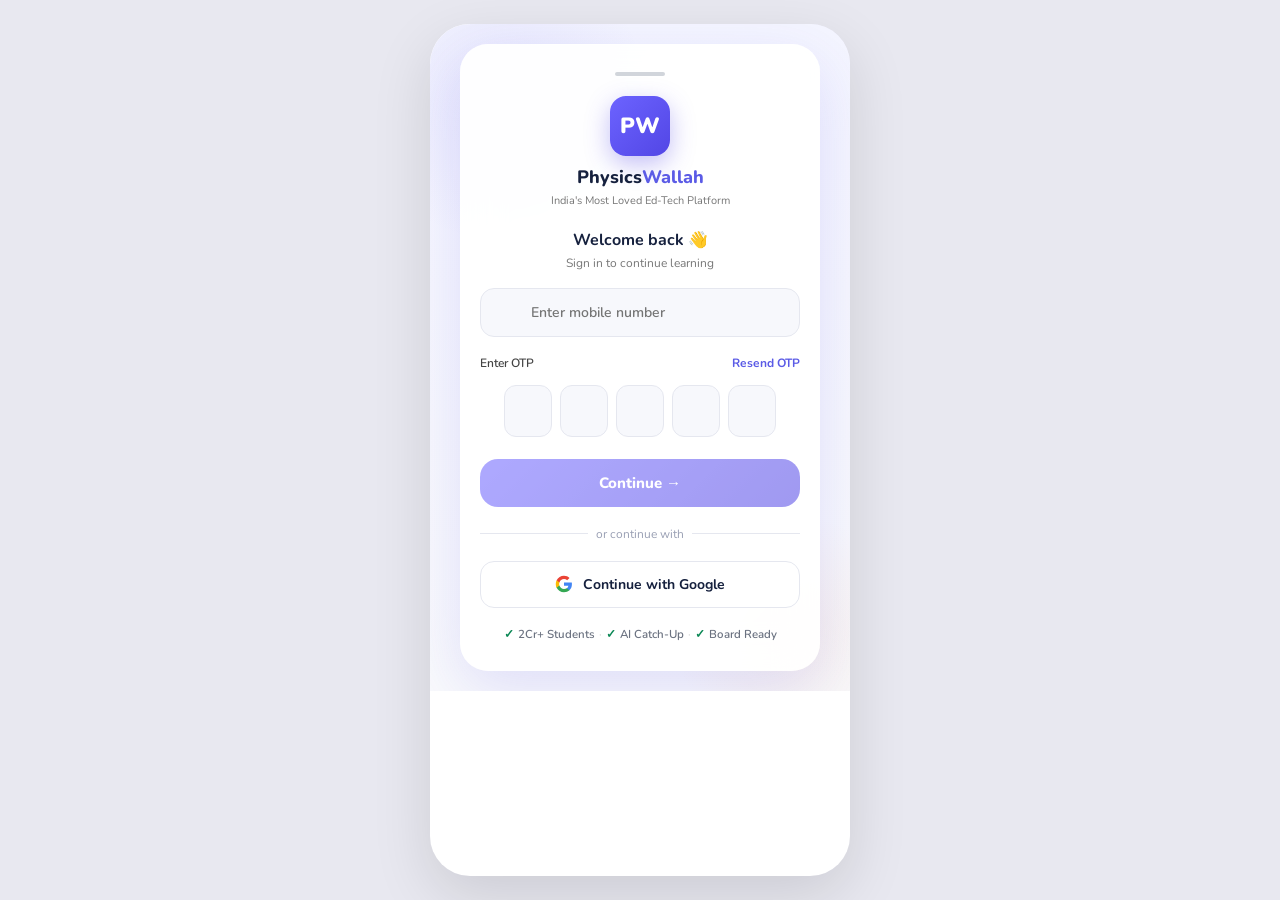
==== index.html @ 6b8502fc "fixed folder structure for deployment fixed folder structure for deployment" ====
<!DOCTYPE html>
<html lang="en">

<head>
  <meta charset="UTF-8">
  <meta name="viewport" content="width=device-width, initial-scale=1.0, viewport-fit=cover">
  <meta name="theme-color" content="#5246E5">
  <title>PW – Physics Wallah</title>
  <link
    href="https://fonts.googleapis.com/css2?family=Nunito:ital,wght@0,400;0,500;0,600;0,700;0,800;0,900;1,600&display=swap"
    rel="stylesheet">
  <link rel="stylesheet" href="css/variables.css">
  <link rel="stylesheet" href="css/layout.css">
  <link rel="stylesheet" href="css/login.css">
  <link rel="stylesheet" href="css/course-setup.css">
  <link rel="stylesheet" href="css/home.css">
  <link rel="stylesheet" href="css/lectures.css">
  <link rel="stylesheet" href="css/player.css">
  <link rel="stylesheet" href="css/profile.css">
  <style>
    .audio-player {
      background: var(--white);
      border: 1.5px solid var(--border);
      border-radius: var(--radius);
      padding: 18px;
      margin-bottom: 14px;
      box-shadow: var(--shadow-card);
    }

    .audio-thumbnail {
      width: 100%;
      aspect-ratio: 16/7;
      background: var(--grad-dark);
      border-radius: var(--radius-sm);
      display: flex;
      align-items: center;
      justify-content: center;
      margin-bottom: 14px;
      overflow: hidden;
    }

    .waveform {
      display: flex;
      align-items: center;
      gap: 3px;
      height: 40px;
    }

    .wave-bar {
      width: 3px;
      background: var(--accent);
      border-radius: 2px;
      animation: wave 1.1s ease-in-out infinite;
    }

    .wave-bar:nth-child(1) {
      height: 14px;
      animation-delay: 0s
    }

    .wave-bar:nth-child(2) {
      height: 26px;
      animation-delay: .1s
    }

    .wave-bar:nth-child(3) {
      height: 34px;
      animation-delay: .2s
    }

    .wave-bar:nth-child(4) {
      height: 20px;
      animation-delay: .3s
    }

    .wave-bar:nth-child(5) {
      height: 40px;
      animation-delay: .4s
    }

    .wave-bar:nth-child(6) {
      height: 26px;
      animation-delay: .5s
    }

    .wave-bar:nth-child(7) {
      height: 17px;
      animation-delay: .6s
    }

    .wave-bar:nth-child(8) {
      height: 30px;
      animation-delay: .7s
    }

    .wave-bar:nth-child(9) {
      height: 37px;
      animation-delay: .8s
    }

    .wave-bar:nth-child(10) {
      height: 22px;
      animation-delay: .9s
    }

    .audio-paused .wave-bar {
      animation-play-state: paused
    }

    .audio-title {
      font-size: 16px;
      font-weight: 800;
      margin-bottom: 3px
    }

    .audio-sub {
      font-size: 12px;
      color: var(--text2);
      font-weight: 600;
      margin-bottom: 14px
    }

    .audio-progress {
      height: 5px;
      background: var(--surface3);
      border-radius: 4px;
      margin-bottom: 7px;
      cursor: pointer
    }

    .audio-progress-fill {
      height: 100%;
      width: 25%;
      background: var(--grad-accent);
      border-radius: 4px
    }

    .audio-time-row {
      display: flex;
      justify-content: space-between;
      font-size: 11px;
      color: var(--text2);
      font-weight: 700;
      margin-bottom: 14px
    }

    .audio-controls {
      display: flex;
      align-items: center;
      justify-content: center;
      gap: 16px
    }

    .audio-btn {
      background: var(--surface2);
      border: 1.5px solid var(--border);
      border-radius: 50%;
      width: 44px;
      height: 44px;
      display: flex;
      align-items: center;
      justify-content: center;
      cursor: pointer;
      color: var(--text2);
      transition: all 0.18s;
      font-size: 12px;
      font-weight: 700;
      flex-direction: column
    }

    .audio-btn:hover {
      border-color: var(--accent);
      color: var(--accent)
    }

    .audio-btn svg {
      width: 16px;
      height: 16px;
      stroke-width: 2
    }

    .audio-btn.play {
      width: 56px;
      height: 56px;
      background: var(--grad-accent);
      border-color: var(--accent);
      color: #fff;
      box-shadow: 0 4px 16px rgba(82, 70, 229, 0.32)
    }

    .audio-btn.play svg {
      width: 22px;
      height: 22px
    }

    .transcript-section {
      margin-top: 14px
    }

    .transcript-title {
      font-size: 12px;
      font-weight: 800;
      color: var(--text2);
      margin-bottom: 9px;
      text-transform: uppercase;
      letter-spacing: 0.06em
    }

    .transcript-item {
      padding: 10px 12px;
      border-radius: var(--radius-sm);
      margin-bottom: 5px;
      cursor: pointer;
      transition: background 0.15s;
      display: flex;
      gap: 9px
    }

    .transcript-item:hover {
      background: var(--surface2)
    }

    .transcript-item.active {
      background: var(--accent-light);
      border: 1px solid rgba(82, 70, 229, 0.18)
    }

    .tr-time {
      font-size: 11px;
      font-weight: 800;
      color: var(--accent);
      min-width: 36px
    }

    .tr-text {
      font-size: 12px;
      color: var(--text2);
      line-height: 1.5;
      font-weight: 600
    }

    .explainer-card {
      background: var(--white);
      border: 1.5px solid var(--border);
      border-radius: var(--radius);
      overflow: hidden;
      margin-bottom: 14px;
      box-shadow: var(--shadow-card)
    }

    .explainer-canvas-wrap {
      background: #0a0020;
      position: relative
    }

    .explainer-canvas-wrap canvas {
      width: 100%;
      display: block;
      aspect-ratio: 16/9
    }

    #videoOverlay {
      position: absolute;
      inset: 0;
      background: rgba(10, 0, 32, 0.75);
      display: flex;
      align-items: center;
      justify-content: center;
      cursor: pointer
    }

    .overlay-play-btn {
      width: 64px;
      height: 64px;
      background: rgba(255, 255, 255, 0.15);
      backdrop-filter: blur(6px);
      border-radius: 50%;
      border: 2px solid rgba(255, 255, 255, 0.3);
      display: flex;
      align-items: center;
      justify-content: center;
      transition: transform 0.2s, background 0.2s
    }

    .overlay-play-btn:hover {
      background: rgba(255, 255, 255, 0.25);
      transform: scale(1.08)
    }

    .overlay-play-btn svg {
      width: 28px;
      height: 28px;
      stroke-width: 2;
      color: #fff;
      margin-left: 3px
    }

    .explainer-controls {
      padding: 10px 14px 12px;
      background: var(--white)
    }

    .exp-progress-wrap {
      height: 4px;
      background: var(--surface3);
      border-radius: 4px;
      cursor: pointer;
      margin-bottom: 8px;
      position: relative
    }

    .exp-progress-fill {
      height: 100%;
      background: var(--grad-accent);
      border-radius: 4px;
      width: 0%;
      transition: width 0.1s linear
    }

    .exp-controls-row {
      display: flex;
      align-items: center;
      justify-content: center;
      gap: 12px
    }

    #videoTime {
      font-size: 11px;
      font-weight: 700;
      color: var(--text3);
      margin-left: auto
    }

    .scene-pills {
      display: flex;
      gap: 5px;
      justify-content: center;
      padding: 8px 14px 0
    }

    .scene-pill {
      width: 22px;
      height: 22px;
      border-radius: 50%;
      background: var(--surface3);
      display: flex;
      align-items: center;
      justify-content: center;
      font-size: 9px;
      font-weight: 800;
      color: var(--text3);
      cursor: pointer;
      transition: all 0.2s
    }

    .scene-pill.active {
      background: var(--accent);
      color: #fff;
      box-shadow: 0 2px 8px rgba(82, 70, 229, 0.4)
    }

    .vid-ctrl-btn {
      background: none;
      border: none;
      cursor: pointer;
      color: rgba(255, 255, 255, 0.85);
      padding: 5px;
      display: flex;
      align-items: center;
      justify-content: center;
      border-radius: 6px;
      transition: background 0.15s
    }

    .vid-ctrl-btn:hover {
      background: rgba(255, 255, 255, 0.12)
    }

    .vid-ctrl-btn svg {
      width: 20px;
      height: 20px;
      stroke-width: 2
    }

    .vid-ctrl-btn.lg svg {
      width: 26px;
      height: 26px
    }

    #audioStatus {
      text-align: center;
      font-size: 11px;
      color: var(--text3);
      font-weight: 600;
      margin-top: 8px;
      min-height: 14px
    }

    #vidProgressFill {
      width: 0%;
    }

    .vid-info-pad {
      padding: 0 16px 10px;
    }

    .vid-info-title {
      font-size: 17px;
      font-weight: 900;
      margin-bottom: 6px;
    }

    .vid-info-meta {
      font-size: 12px;
      color: var(--text2);
      font-weight: 600;
      display: flex;
      gap: 14px;
      flex-wrap: wrap;
    }

    .vid-meta-icon {
      width: 12px;
      height: 12px;
      vertical-align: middle;
      margin-right: 3px;
      stroke: currentColor;
      fill: none;
    }

    .vid-player-box {
      margin: 16px;
      border-radius: var(--radius);
      overflow: hidden;
      position: relative;
    }

    .vid-ai-grid {
      margin: 0 16px 16px;
      display: grid;
      grid-template-columns: 1fr 1fr;
      gap: 10px;
    }

    .vid-ai-btn {
      flex-direction: row;
      gap: 10px;
      padding: 14px;
    }

    .vid-ai-icon {
      width: 36px;
      height: 36px;
      background: var(--accent-light);
      border-radius: 9px;
    }

    .vid-ai-label-main {
      font-size: 13px;
      font-weight: 800;
      color: var(--accent);
    }

    .vid-ai-label-sub {
      font-size: 11px;
      color: var(--text2);
      font-weight: 600;
    }

    .notes-pdf-bar {
      display: flex;
      align-items: center;
      justify-content: space-between;
      padding: 10px 16px;
      background: var(--accent-light);
      border-bottom: 1.5px solid var(--border);
      margin-bottom: 4px;
    }

    .notes-pdf-info {
      display: flex;
      align-items: center;
      gap: 7px;
      font-size: 13px;
      font-weight: 700;
      color: var(--accent);
    }

    .notes-pdf-dl-btn {
      display: flex;
      align-items: center;
      gap: 5px;
      font-size: 12px;
      font-weight: 800;
      color: var(--accent);
      background: var(--white);
      border: 1.5px solid var(--accent);
      border-radius: 20px;
      padding: 5px 12px;
      text-decoration: none;
    }

    .exp-ctrl-side {
      color: var(--text2);
      border: 1.5px solid var(--border);
      border-radius: 50%;
      width: 36px;
      height: 36px;
      background: var(--surface2);
    }

    .exp-ctrl-play {
      background: var(--grad-accent);
      border: none;
      border-radius: 50%;
      width: 48px;
      height: 48px;
      cursor: pointer;
      display: flex;
      align-items: center;
      justify-content: center;
      color: #fff;
      box-shadow: 0 4px 16px rgba(82, 70, 229, 0.32);
    }

    .vid-video-el {
      width: 100%;
      display: block;
      aspect-ratio: 16/9;
      background: #000;
    }

    .vid-spacer-bottom {
      height: 16px;
    }

    .ai-scroll-area {
      flex: 1;
      overflow-y: auto;
      padding-bottom: 24px;
    }

    .exp-summary-pad {
      padding: 16px;
    }

    .exp-time {
      font-size: 11px;
      font-weight: 700;
      color: var(--text3);
      margin-left: auto;
    }

    .notes-content-pad {
      padding: 16px;
    }

    .notes-page-tag {
      font-size: 11px;
      color: var(--text3);
      font-weight: 700;
    }

    .diagram-caption {
      margin-top: 6px;
      font-size: 11px;
    }
  </style>
</head>

<body>

  <!-- ✅ CORRECT: div tag with class="app-container" -->
  <div class="app-container">

    <!-- SVG ICON DEFS -->
    <svg style="display:none" xmlns="http://www.w3.org/2000/svg">
      <symbol id="ico-home" viewBox="0 0 24 24" fill="none" stroke="currentColor">
        <path d="M3 9l9-7 9 7v11a2 2 0 0 1-2 2H5a2 2 0 0 1-2-2z" />
        <polyline points="9 22 9 12 15 12 15 22" />
      </symbol>
      <symbol id="ico-batch" viewBox="0 0 24 24" fill="none" stroke="currentColor">
        <rect x="2" y="3" width="20" height="14" rx="2" />
        <line x1="8" y1="21" x2="16" y2="21" />
        <line x1="12" y1="17" x2="12" y2="21" />
      </symbol>
      <symbol id="ico-power" viewBox="0 0 24 24" fill="none" stroke="currentColor">
        <path d="M18.36 6.64A9 9 0 1 1 5.64 6.64" />
        <line x1="12" y1="2" x2="12" y2="12" />
      </symbol>
      <symbol id="ico-centres" viewBox="0 0 24 24" fill="none" stroke="currentColor">
        <path d="M21 10c0 7-9 13-9 13S3 17 3 10a9 9 0 1 1 18 0z" />
        <circle cx="12" cy="10" r="3" />
      </symbol>
      <symbol id="ico-store" viewBox="0 0 24 24" fill="none" stroke="currentColor">
        <circle cx="9" cy="21" r="1" />
        <circle cx="20" cy="21" r="1" />
        <path d="M1 1h4l2.68 13.39a2 2 0 0 0 2 1.61h9.72a2 2 0 0 0 2-1.61L23 6H6" />
      </symbol>
      <symbol id="ico-back" viewBox="0 0 24 24" fill="none" stroke="currentColor">
        <polyline points="15 18 9 12 15 6" />
      </symbol>
      <symbol id="ico-chevdown" viewBox="0 0 24 24" fill="none" stroke="currentColor">
        <polyline points="6 9 12 15 18 9" />
      </symbol>
      <symbol id="ico-chevright" viewBox="0 0 24 24" fill="none" stroke="currentColor">
        <polyline points="9 18 15 12 9 6" />
      </symbol>
      <symbol id="ico-calendar" viewBox="0 0 24 24" fill="none" stroke="currentColor">
        <rect x="3" y="4" width="18" height="18" rx="2" />
        <line x1="16" y1="2" x2="16" y2="6" />
        <line x1="8" y1="2" x2="8" y2="6" />
        <line x1="3" y1="10" x2="21" y2="10" />
      </symbol>
      <symbol id="ico-warning" viewBox="0 0 24 24" fill="none" stroke="currentColor">
        <path d="M10.29 3.86L1.82 18a2 2 0 0 0 1.71 3h16.94a2 2 0 0 0 1.71-3L13.71 3.86a2 2 0 0 0-3.42 0z" />
        <line x1="12" y1="9" x2="12" y2="13" />
        <line x1="12" y1="17" x2="12.01" y2="17" />
      </symbol>
      <symbol id="ico-play" viewBox="0 0 24 24" fill="none" stroke="currentColor">
        <polygon points="5 3 19 12 5 21 5 3" />
      </symbol>
      <symbol id="ico-pause" viewBox="0 0 24 24" fill="none" stroke="currentColor">
        <rect x="6" y="4" width="4" height="16" />
        <rect x="14" y="4" width="4" height="16" />
      </symbol>
      <symbol id="ico-users" viewBox="0 0 24 24" fill="none" stroke="currentColor">
        <path d="M17 21v-2a4 4 0 0 0-4-4H5a4 4 0 0 0-4 4v2" />
        <circle cx="9" cy="7" r="4" />
        <path d="M23 21v-2a4 4 0 0 0-3-3.87" />
        <path d="M16 3.13a4 4 0 0 1 0 7.75" />
      </symbol>
      <symbol id="ico-book" viewBox="0 0 24 24" fill="none" stroke="currentColor">
        <path d="M4 19.5A2.5 2.5 0 0 1 6.5 17H20" />
        <path d="M6.5 2H20v20H6.5A2.5 2.5 0 0 1 4 19.5v-15A2.5 2.5 0 0 1 6.5 2z" />
      </symbol>
      <symbol id="ico-clock" viewBox="0 0 24 24" fill="none" stroke="currentColor">
        <circle cx="12" cy="12" r="10" />
        <polyline points="12 6 12 12 16 14" />
      </symbol>
      <symbol id="ico-download" viewBox="0 0 24 24" fill="none" stroke="currentColor">
        <path d="M21 15v4a2 2 0 0 1-2 2H5a2 2 0 0 1-2-2v-4" />
        <polyline points="7 10 12 15 17 10" />
        <line x1="12" y1="15" x2="12" y2="3" />
      </symbol>
      <symbol id="ico-help" viewBox="0 0 24 24" fill="none" stroke="currentColor">
        <circle cx="12" cy="12" r="10" />
        <path d="M9.09 9a3 3 0 0 1 5.83 1c0 2-3 3-3 3" />
        <line x1="12" y1="17" x2="12.01" y2="17" />
      </symbol>
      <symbol id="ico-check" viewBox="0 0 24 24" fill="none" stroke="currentColor">
        <polyline points="20 6 9 17 4 12" />
      </symbol>
      <symbol id="ico-check-circle" viewBox="0 0 24 24" fill="none" stroke="currentColor">
        <path d="M22 11.08V12a10 10 0 1 1-5.93-9.14" />
        <polyline points="22 4 12 14.01 9 11.01" />
      </symbol>
      <symbol id="ico-alert-circle" viewBox="0 0 24 24" fill="none" stroke="currentColor">
        <circle cx="12" cy="12" r="10" />
        <line x1="12" y1="8" x2="12" y2="12" />
        <line x1="12" y1="16" x2="12.01" y2="16" />
      </symbol>
      <symbol id="ico-lock" viewBox="0 0 24 24" fill="none" stroke="currentColor">
        <rect x="3" y="11" width="18" height="11" rx="2" />
        <path d="M7 11V7a5 5 0 0 1 10 0v4" />
      </symbol>
      <symbol id="ico-video" viewBox="0 0 24 24" fill="none" stroke="currentColor">
        <polygon points="23 7 16 12 23 17 23 7" />
        <rect x="1" y="5" width="15" height="14" rx="2" />
      </symbol>
      <symbol id="ico-file" viewBox="0 0 24 24" fill="none" stroke="currentColor">
        <path d="M14 2H6a2 2 0 0 0-2 2v16a2 2 0 0 0 2 2h12a2 2 0 0 0 2-2V8z" />
        <polyline points="14 2 14 8 20 8" />
        <line x1="16" y1="13" x2="8" y2="13" />
        <line x1="16" y1="17" x2="8" y2="17" />
        <polyline points="10 9 9 9 8 9" />
      </symbol>
      <symbol id="ico-spark" viewBox="0 0 24 24" fill="none" stroke="currentColor">
        <path d="M12 2l3.09 6.26L22 9.27l-5 4.87 1.18 6.88L12 17.77l-6.18 3.25L7 14.14 2 9.27l6.91-1.01L12 2z" />
      </symbol>
      <symbol id="ico-x" viewBox="0 0 24 24" fill="none" stroke="currentColor">
        <line x1="18" y1="6" x2="6" y2="18" />
        <line x1="6" y1="6" x2="18" y2="18" />
      </symbol>
      <symbol id="ico-fire" viewBox="0 0 24 24" fill="none" stroke="currentColor">
        <path
          d="M8.5 14.5A2.5 2.5 0 0 0 11 12c0-1.38-.5-2-1-3-1.072-2.143-.224-4.054 2-6 .5 2.5 2 4.9 4 6.5 2 1.6 3 3.5 3 5.5a7 7 0 1 1-14 0c0-1.153.433-2.294 1-3a2.5 2.5 0 0 0 2.5 2.5z" />
      </symbol>
      <symbol id="ico-skip-back" viewBox="0 0 24 24" fill="none" stroke="currentColor">
        <polygon points="19 20 9 12 19 4 19 20" />
        <line x1="5" y1="19" x2="5" y2="5" />
      </symbol>
      <symbol id="ico-skip-fwd" viewBox="0 0 24 24" fill="none" stroke="currentColor">
        <polygon points="5 4 15 12 5 20 5 4" />
        <line x1="19" y1="5" x2="19" y2="19" />
      </symbol>
      <symbol id="ico-rotate" viewBox="0 0 24 24" fill="none" stroke="currentColor">
        <polyline points="1 4 1 10 7 10" />
        <path d="M3.51 15a9 9 0 1 0 .49-4.95" />
      </symbol>
      <symbol id="ico-trophy" viewBox="0 0 24 24" fill="none" stroke="currentColor">
        <polyline points="6 9 6 2 18 2 18 9" />
        <path d="M6 9a6 6 0 0 0 12 0" />
        <line x1="12" y1="15" x2="12" y2="19" />
        <line x1="8" y1="19" x2="16" y2="19" />
        <path d="M6 2H3a1 1 0 0 0-1 1v3a4 4 0 0 0 4 4" />
        <path d="M18 2h3a1 1 0 0 1 1 1v3a4 4 0 0 1-4 4" />
      </symbol>
      <symbol id="ico-moon" viewBox="0 0 24 24" fill="none" stroke="currentColor">
        <path d="M21 12.79A9 9 0 1 1 11.21 3 7 7 0 0 0 21 12.79z" />
      </symbol>
      <symbol id="ico-cart" viewBox="0 0 24 24" fill="none" stroke="currentColor">
        <circle cx="9" cy="21" r="1" />
        <circle cx="20" cy="21" r="1" />
        <path d="M1 1h4l2.68 13.39a2 2 0 0 0 2 1.61h9.72a2 2 0 0 0 2-1.61L23 6H6" />
      </symbol>
      <symbol id="ico-clipboard" viewBox="0 0 24 24" fill="none" stroke="currentColor">
        <path d="M16 4h2a2 2 0 0 1 2 2v14a2 2 0 0 1-2 2H6a2 2 0 0 1-2-2V6a2 2 0 0 1 2-2h2" />
        <rect x="8" y="2" width="8" height="4" rx="1" />
      </symbol>
      <symbol id="ico-info" viewBox="0 0 24 24" fill="none" stroke="currentColor">
        <circle cx="12" cy="12" r="10" />
        <line x1="12" y1="8" x2="12" y2="12" />
        <line x1="12" y1="16" x2="12.01" y2="16" />
      </symbol>
      <symbol id="ico-phone" viewBox="0 0 24 24" fill="none" stroke="currentColor">
        <path
          d="M22 16.92v3a2 2 0 0 1-2.18 2 19.79 19.79 0 0 1-8.63-3.07A19.5 19.5 0 0 1 4.69 9.7a19.79 19.79 0 0 1-3.07-8.67A2 2 0 0 1 3.6 1h3a2 2 0 0 1 2 1.72c.127.96.361 1.903.7 2.81a2 2 0 0 1-.45 2.11L7.91 8.6a16 16 0 0 0 6.29 6.29l.92-.92a2 2 0 0 1 2.11-.45c.907.339 1.85.573 2.81.7A2 2 0 0 1 22 16.92z" />
      </symbol>
      <symbol id="ico-building" viewBox="0 0 24 24" fill="none" stroke="currentColor">
        <rect x="3" y="3" width="18" height="18" rx="2" />
        <path d="M3 9h18" />
        <path d="M9 21V9" />
      </symbol>
      <symbol id="ico-logout" viewBox="0 0 24 24" fill="none" stroke="currentColor">
        <path d="M9 21H5a2 2 0 0 1-2-2V5a2 2 0 0 1 2-2h4" />
        <polyline points="16 17 21 12 16 7" />
        <line x1="21" y1="12" x2="9" y2="12" />
      </symbol>
      <symbol id="ico-atom" viewBox="0 0 24 24" fill="none" stroke="currentColor">
        <circle cx="12" cy="12" r="1" />
        <path
          d="M20.2 20.2c2.04-2.03.02-7.36-4.5-11.9-4.54-4.52-9.87-6.54-11.9-4.5-2.04 2.03-.02 7.36 4.5 11.9 4.54 4.52 9.87 6.54 11.9 4.5z" />
        <path
          d="M15.7 15.7c4.52-4.54 6.54-9.87 4.5-11.9-2.03-2.04-7.36-.02-11.9 4.5-4.52 4.54-6.54 9.87-4.5 11.9 2.03 2.04 7.36.02 11.9-4.5z" />
      </symbol>
      <symbol id="ico-flask" viewBox="0 0 24 24" fill="none" stroke="currentColor">
        <path d="M9 3h6v2l2 4H7L9 5V3z" />
        <path d="M7 9l-4 10a1 1 0 0 0 1 1h16a1 1 0 0 0 1-1L17 9" />
        <line x1="9" y1="3" x2="15" y2="3" />
      </symbol>
      <symbol id="ico-sigma" viewBox="0 0 24 24" fill="none" stroke="currentColor">
        <path d="M18 4H6l6 8-6 8h12" />
      </symbol>
      <symbol id="ico-leaf" viewBox="0 0 24 24" fill="none" stroke="currentColor">
        <path d="M11 20A7 7 0 0 1 9.8 6.1C15.5 5 17 4.48 19 2c1 2 2 4.18 2 8 0 5.5-4.78 10-10 10z" />
        <path d="M2 21c0-3 1.85-5.36 5.08-6C9.5 14.52 12 13 13 12" />
      </symbol>
      <symbol id="ico-undo" viewBox="0 0 24 24" fill="none" stroke="currentColor">
        <path d="M3 7v6h6" />
        <path d="M21 17a9 9 0 0 0-9-9 9 9 0 0 0-6 2.3L3 13" />
      </symbol>
      <symbol id="ico-redo" viewBox="0 0 24 24" fill="none" stroke="currentColor">
        <path d="M21 7v6h-6" />
        <path d="M3 17a9 9 0 0 1 9-9 9 9 0 0 1 6 2.3L21 13" />
      </symbol>
      <symbol id="ico-fullscreen" viewBox="0 0 24 24" fill="none" stroke="currentColor">
        <polyline points="15 3 21 3 21 9" />
        <polyline points="9 21 3 21 3 15" />
        <line x1="21" y1="3" x2="14" y2="10" />
        <line x1="3" y1="21" x2="10" y2="14" />
      </symbol>
      <symbol id="ico-sun" viewBox="0 0 24 24" fill="none" stroke="currentColor">
        <circle cx="12" cy="12" r="5" />
        <line x1="12" y1="1" x2="12" y2="3" />
        <line x1="12" y1="21" x2="12" y2="23" />
        <line x1="4.22" y1="4.22" x2="5.64" y2="5.64" />
        <line x1="18.36" y1="18.36" x2="19.78" y2="19.78" />
        <line x1="1" y1="12" x2="3" y2="12" />
        <line x1="21" y1="12" x2="23" y2="12" />
      </symbol>
    </svg>

    <!-- TOAST -->
    <div class="toast" id="toast">
      <svg>
        <use href="#ico-check" />
      </svg>
      <span id="toastMsg"></span>
    </div>

    <!-- ══════════ LOGIN SCREEN ══════════ -->
    <div class="screen active" id="login">
      <div class="login-box">
        <div class="notch"></div>
        <div class="logo-wrap">
          <div class="logo-circle">PW</div>
          <div class="brand-name">Physics<span>Wallah</span></div>
          <div class="brand-sub">India's Most Loved Ed-Tech Platform</div>
        </div>
        <div class="section-heading">Welcome back 👋</div>
        <div class="section-sub">Sign in to continue learning</div>
        <div class="input-group phone-group">
          <span class="prefix">+91</span>
          <input id="phoneInput" class="input-field" type="tel" placeholder="Enter mobile number" maxlength="10" />
        </div>
        <div class="otp-group">
          <div class="otp-label">
            <span>Enter OTP</span>
            <button id="resendBtn" class="resend-btn">Resend OTP</button>
          </div>
          <div class="otp-row" id="otpRow">
            <input class="otp-box" maxlength="1" inputmode="numeric" aria-label="OTP digit 1">
            <input class="otp-box" maxlength="1" inputmode="numeric" aria-label="OTP digit 2">
            <input class="otp-box" maxlength="1" inputmode="numeric" aria-label="OTP digit 3">
            <input class="otp-box" maxlength="1" inputmode="numeric" aria-label="OTP digit 4">
            <input class="otp-box" maxlength="1" inputmode="numeric" aria-label="OTP digit 5">
          </div>
        </div>
        <button class="btn-primary" id="continueBtn" disabled>Continue →</button>
        <div class="divider">
          <div class="divider-line"></div>
          <span class="divider-text">or continue with</span>
          <div class="divider-line"></div>
        </div>
        <button class="btn-google" onclick="showToast('Google login coming soon!')">
          <svg width="18" height="18" viewBox="0 0 24 24" style="flex-shrink:0">
            <path
              d="M22.56 12.25c0-.78-.07-1.53-.2-2.25H12v4.26h5.92c-.26 1.37-1.04 2.53-2.21 3.31v2.77h3.57c2.08-1.92 3.28-4.74 3.28-8.09z"
              fill="#4285F4" />
            <path
              d="M12 23c2.97 0 5.46-.98 7.28-2.66l-3.57-2.77c-.98.66-2.23 1.06-3.71 1.06-2.86 0-5.29-1.93-6.16-4.53H2.18v2.84C3.99 20.53 7.7 23 12 23z"
              fill="#34A853" />
            <path
              d="M5.84 14.09c-.22-.66-.35-1.36-.35-2.09s.13-1.43.35-2.09V7.07H2.18C1.43 8.55 1 10.22 1 12s.43 3.45 1.18 4.93l2.85-2.22.81-.62z"
              fill="#FBBC05" />
            <path
              d="M12 5.38c1.62 0 3.06.56 4.21 1.64l3.15-3.15C17.45 2.09 14.97 1 12 1 7.7 1 3.99 3.47 2.18 7.07l3.66 2.84c.87-2.6 3.3-4.53 6.16-4.53z"
              fill="#EA4335" />
          </svg>
          Continue with Google
        </button>
        <div class="footer-stats">
          <div class="stat-item">
            <div class="stat-badge">✓</div><span class="stat-text">2Cr+ Students</span>
          </div>
          <span class="stat-sep">·</span>
          <div class="stat-item">
            <div class="stat-badge">✓</div><span class="stat-text">AI Catch-Up</span>
          </div>
          <span class="stat-sep">·</span>
          <div class="stat-item">
            <div class="stat-badge">✓</div><span class="stat-text">Board Ready</span>
          </div>
        </div>
      </div>
    </div>

    <!-- ══════════ COURSE SETUP SCREEN ══════════ -->
    <div class="screen" id="course-setup">
      <div class="setup-card">
        <div class="pw-header">
          <div class="pw-logo">
            <div class="pw-logo-mark">
              <svg width="18" height="18" viewBox="0 0 18 18" fill="none">
                <path d="M3 14L9 3L15 14" stroke="#fff" stroke-width="2.2" stroke-linecap="round"
                  stroke-linejoin="round" />
                <line x1="5.5" y1="10.5" x2="12.5" y2="10.5" stroke="#fff" stroke-width="2.2" stroke-linecap="round" />
              </svg>
            </div>
            <span class="pw-logo-text">PW</span>
          </div>
          <span class="step-badge">Step 2 of 3</span>
        </div>
        <div class="setup-progress-row">
          <div class="spbar done"></div>
          <div class="spbar active"></div>
          <div class="spbar"></div>
        </div>
        <div class="setup-hero">
          <h1>Your goal, <span class="setup-highlight">your batch.</span></h1>
          <p>Pick the one you're gunning for. Let's get to work.</p>
        </div>
        <div class="batch-grid">
          <div class="batch-chip stagger-item" data-value="Udaan (Class 10)"
            onclick="setBatchAndStart('Udaan (Class 10)', this)">
            <div class="batch-check"><svg width="11" height="11" viewBox="0 0 11 11" fill="none">
                <polyline points="1.5,5.5 4.5,8.5 9.5,2" stroke="#fff" stroke-width="2" stroke-linecap="round"
                  stroke-linejoin="round" />
              </svg></div>
            <div class="batch-icon"><svg width="30" height="30" viewBox="0 0 30 30" fill="none">
                <rect x="4" y="5" width="15" height="20" rx="2.5" stroke="var(--accent)" stroke-width="1.8"
                  fill="none" />
                <line x1="8" y1="11" x2="15" y2="11" stroke="var(--accent)" stroke-width="1.5" stroke-linecap="round" />
                <line x1="8" y1="15" x2="15" y2="15" stroke="var(--accent)" stroke-width="1.5" stroke-linecap="round" />
                <line x1="8" y1="19" x2="12" y2="19" stroke="var(--accent)" stroke-width="1.5" stroke-linecap="round" />
                <path d="M19 4L26 11L21 16L14 9Z" stroke="var(--orange)" stroke-width="1.6" fill="none"
                  stroke-linejoin="round" />
                <line x1="21" y1="16" x2="19" y2="21" stroke="var(--orange)" stroke-width="1.6"
                  stroke-linecap="round" />
              </svg></div>
            <div class="batch-name">Udaan</div>
            <div class="batch-sub">Class 10 · Boards</div>
          </div>
          <div class="batch-chip stagger-item" data-value="Neev (Class 9)"
            onclick="setBatchAndStart('Neev (Class 9)', this)">
            <div class="batch-check"><svg width="11" height="11" viewBox="0 0 11 11" fill="none">
                <polyline points="1.5,5.5 4.5,8.5 9.5,2" stroke="#fff" stroke-width="2" stroke-linecap="round"
                  stroke-linejoin="round" />
              </svg></div>
            <div class="batch-icon"><svg width="30" height="30" viewBox="0 0 30 30" fill="none">
                <rect x="3" y="22" width="24" height="4.5" rx="2" fill="none" stroke="var(--green)"
                  stroke-width="1.7" />
                <rect x="6" y="15.5" width="18" height="4.5" rx="2" fill="none" stroke="var(--green)"
                  stroke-width="1.7" />
                <rect x="9" y="9" width="12" height="4.5" rx="2" fill="none" stroke="var(--green)" stroke-width="1.7" />
                <line x1="15" y1="8" x2="15" y2="3" stroke="var(--green)" stroke-width="1.7" stroke-linecap="round" />
                <polyline points="11.5,6 15,2.5 18.5,6" stroke="var(--green)" stroke-width="1.7" stroke-linecap="round"
                  stroke-linejoin="round" />
              </svg></div>
            <div class="batch-name">Neev</div>
            <div class="batch-sub">Class 9 · Foundation</div>
          </div>
          <div class="batch-chip stagger-item" data-value="Arjuna (JEE Main)"
            onclick="setBatchAndStart('Arjuna (JEE Main)', this)">
            <div class="batch-check"><svg width="11" height="11" viewBox="0 0 11 11" fill="none">
                <polyline points="1.5,5.5 4.5,8.5 9.5,2" stroke="#fff" stroke-width="2" stroke-linecap="round"
                  stroke-linejoin="round" />
              </svg></div>
            <div class="batch-icon"><svg width="30" height="30" viewBox="0 0 30 30" fill="none">
                <path d="M7 23 Q7 7 23 7" stroke="var(--red)" stroke-width="1.9" fill="none" stroke-linecap="round" />
                <line x1="7" y1="23" x2="7" y2="7" stroke="var(--red)" stroke-width="1.4" stroke-linecap="round"
                  opacity="0.35" />
                <line x1="7" y1="7" x2="23" y2="7" stroke="var(--red)" stroke-width="1.4" stroke-linecap="round"
                  opacity="0.35" />
                <line x1="9.5" y1="20.5" x2="22" y2="8" stroke="var(--red)" stroke-width="1.7" stroke-linecap="round" />
                <polygon points="23,5 25.5,11 19.5,9.5" fill="var(--red)" />
                <circle cx="10" cy="20" r="2" fill="var(--red)" opacity="0.8" />
              </svg></div>
            <div class="batch-name">Arjuna</div>
            <div class="batch-sub">JEE Main · Engg.</div>
          </div>
          <div class="batch-chip stagger-item" data-value="Yakeen (NEET)"
            onclick="setBatchAndStart('Yakeen (NEET)', this)">
            <div class="batch-check"><svg width="11" height="11" viewBox="0 0 11 11" fill="none">
                <polyline points="1.5,5.5 4.5,8.5 9.5,2" stroke="#fff" stroke-width="2" stroke-linecap="round"
                  stroke-linejoin="round" />
              </svg></div>
            <div class="batch-icon"><svg width="30" height="30" viewBox="0 0 30 30" fill="none">
                <path d="M6 9 Q6 5 10 5 Q14 5 14 9 L14 18 Q14 22 18 22 Q22 22 22 18 L22 15.5" stroke="var(--accent)"
                  stroke-width="1.8" fill="none" stroke-linecap="round" />
                <circle cx="22" cy="13.5" r="3" stroke="var(--accent)" stroke-width="1.6" fill="none" />
                <circle cx="22" cy="13.5" r="1" fill="var(--accent)" />
                <polyline points="3,17 6,17 8,13 10,21 12,15 14,17 17,17" stroke="var(--red)" stroke-width="1.6"
                  stroke-linecap="round" stroke-linejoin="round" fill="none" />
              </svg></div>
            <div class="batch-name">Yakeen</div>
            <div class="batch-sub">NEET · Medical</div>
          </div>
        </div>
        <button class="btn-primary stagger-item" id="loginBtn" disabled onclick="confirmBatch()">Select your batch
          first</button>
        <div class="setup-stats">
          <div class="setup-stat"><span class="hpb-num accent">1.2Cr+</span><span class="hpb-lbl">Students</span></div>
          <div class="setup-stat"><span class="hpb-num orange">4.8&#9733;</span><span class="hpb-lbl">App Rating</span>
          </div>
          <div class="setup-stat"><span class="hpb-num green">AIR 1</span><span class="hpb-lbl">NEET 2024</span></div>
        </div>
      </div>
    </div>

    <!-- ══════════ HOME SCREEN ══════════ -->
    <div class="screen" id="home">
      <div class="topnav">
        <div class="topnav-left">
          <div class="nav-hamburger" onclick="goTo('profile')"><span></span><span></span><span></span></div>
          <div class="batch-selector" onclick="goTo('batch')">Udaan – CBSE Board<svg width="12" height="12">
              <use href="#ico-chevdown" />
            </svg></div>
        </div>
        <div class="weekly-btn" onclick="goTo('batch')"><svg>
            <use href="#ico-calendar" />
          </svg>Schedule</div>
      </div>
      <div class="content">
        <div class="greeting-banner stagger-item">
          <div>
            <div class="greeting-text">Good morning, Kanak Ahuja</div>
            <div class="greeting-sub">Ready to crush it today?</div>
          </div>
          <div class="streak-pill" onclick="goTo('profile')">
            <svg class="streak-icon" viewBox="0 0 24 24" fill="none" stroke="#F47C20" stroke-width="2">
              <use href="#ico-fire" />
            </svg>
            <div>
              <div class="streak-num">12</div>
              <div class="streak-label">Day Streak</div>
            </div>
          </div>
        </div>
        <div class="home-progress-bar stagger-item">
          <div class="hpb-head">
            <h4>Udaan Batch Progress</h4><span>62% Complete</span>
          </div>
          <div class="hpb-bar-wrap">
            <div class="hpb-bar-fill" style="width:62%"></div>
          </div>
          <div class="hpb-stats">
            <div class="hpb-stat">
              <div class="hpb-num accent">62%</div>
              <div class="hpb-lbl">Progress</div>
            </div>
            <div class="hpb-stat">
              <div class="hpb-num orange">2</div>
              <div class="hpb-lbl">Backlogs</div>
            </div>
            <div class="hpb-stat">
              <div class="hpb-num green">38</div>
              <div class="hpb-lbl">Done</div>
            </div>
          </div>
        </div>
        <div class="enrolled-label stagger-item">
          <h2>Udaan Batch</h2><a onclick="goTo('batch')">View All</a>
        </div>
        <div class="live-banner stagger-item" onclick="goTo('lectures')">
          <div class="live-badge">
            <div class="live-dot"></div>Live Now
          </div>
          <div class="live-title">Light – Reflection &amp; Refraction (Part 3)</div>
          <div class="live-meta">
            <span><svg>
                <use href="#ico-book" />
              </svg>Physics · Class 10</span>
            <span><svg>
                <use href="#ico-users" />
              </svg>2,341 watching</span>
          </div>
          <button class="join-btn"><svg>
              <use href="#ico-play" />
            </svg>Join Live Class</button>
        </div>
        <div class="backlog-alert stagger-item" onclick="goTo('chapters')">
          <div class="backlog-icon-wrap"><svg>
              <use href="#ico-warning" />
            </svg></div>
          <div class="backlog-text"><strong>2 Backlogs in Physics!</strong><span>Catch up with AI in just 15
              minutes</span></div>
          <div class="backlog-arrow"><svg>
              <use href="#ico-chevright" />
            </svg></div>
        </div>
        <div class="quick-grid">
          <div class="quick-card pink stagger-item" onclick="goTo('batch')">
            <div class="qc-icon"><svg>
                <use href="#ico-book" />
              </svg></div>
            <div class="qc-label">My Batches</div>
          </div>
          <div class="quick-card blue stagger-item" onclick="goTo('lectures')">
            <div class="qc-icon"><svg>
                <use href="#ico-clock" />
              </svg></div>
            <div class="qc-label">Recent Learning</div>
          </div>
          <div class="quick-card teal stagger-item">
            <div class="qc-icon"><svg>
                <use href="#ico-download" />
              </svg></div>
            <div class="qc-label">My Downloads</div>
          </div>
          <div class="quick-card amber stagger-item">
            <div class="qc-icon"><svg>
                <use href="#ico-help" />
              </svg></div>
            <div class="qc-label">My Doubts</div>
          </div>
        </div>
        <div style="padding:14px 16px 0">
          <div class="motivation-card stagger-item">
            <p>"Padhlo chahe kahi se, manzil milegi yahi se — keep showing up every single day."</p>
            <div class="mc-attr">— PhysicsWallah</div>
          </div>
        </div>
        <div class="sec-head stagger-item">
          <h3>Today's Schedule</h3><a>View All</a>
        </div>
        <div class="schedule-scroll">
          <div class="sched-card stagger-item">
            <div class="sched-time">10:00 AM</div>
            <div class="sched-subject">Physics</div>
            <div class="sched-chapter">Light – Refraction</div>
            <div class="sched-status live">
              <div class="live-dot"></div>Live
            </div>
          </div>
          <div class="sched-card stagger-item">
            <div class="sched-time">12:30 PM</div>
            <div class="sched-subject">Chemistry</div>
            <div class="sched-chapter">Acids &amp; Bases</div>
            <div class="sched-status done"><svg>
                <use href="#ico-check" />
              </svg>Done</div>
          </div>
          <div class="sched-card stagger-item">
            <div class="sched-time">3:00 PM</div>
            <div class="sched-subject">Mathematics</div>
            <div class="sched-chapter">Quadratic Equations</div>
            <div class="sched-status upcoming"><svg>
                <use href="#ico-clock" />
              </svg>Upcoming</div>
          </div>
          <div class="sched-card stagger-item">
            <div class="sched-time">5:30 PM</div>
            <div class="sched-subject">Biology</div>
            <div class="sched-chapter">Life Processes</div>
            <div class="sched-status upcoming"><svg>
                <use href="#ico-clock" />
              </svg>Upcoming</div>
          </div>
        </div>
        <div style="height:16px"></div>
      </div>
      <div class="bottomnav">
        <div class="bnav-item active">
          <div class="bnav-icon-wrap"><svg>
              <use href="#ico-home" />
            </svg></div><span class="bnav-label">Study</span>
        </div>
        <div class="bnav-item" onclick="goTo('batch')">
          <div class="bnav-icon-wrap"><svg>
              <use href="#ico-batch" />
            </svg></div><span class="bnav-label">Batches</span>
        </div>
        <div class="bnav-item">
          <div class="bnav-icon-wrap"><svg>
              <use href="#ico-power" />
            </svg></div><span class="bnav-label">Power</span>
        </div>
        <div class="bnav-item">
          <div class="bnav-icon-wrap"><svg>
              <use href="#ico-centres" />
            </svg></div><span class="bnav-label">Centres</span>
        </div>
        <div class="bnav-item">
          <div class="bnav-icon-wrap"><svg>
              <use href="#ico-store" />
            </svg></div><span class="bnav-label">PW Store</span>
        </div>
      </div>
    </div>

    <!-- ══════════ BATCH SCREEN ══════════ -->
    <div class="screen" id="batch">
      <div class="topnav">
        <div class="topnav-left">
          <div class="nav-back" onclick="goBack('home')"><svg>
              <use href="#ico-back" />
            </svg></div>
          <div>
            <div class="nav-title">Udaan Batch</div>
            <div class="nav-subtitle">Class 10 · CBSE Board</div>
          </div>
        </div>
      </div>
      <div class="content">
        <div style="height:14px"></div>
        <div class="overview-banner stagger-item">
          <div class="ov-stat">
            <div class="ov-num purple" data-target="62" data-suffix="%">62%</div>
            <div class="ov-label">Progress</div>
          </div>
          <div class="ov-stat">
            <div class="ov-num red" data-target="2">2</div>
            <div class="ov-label">Backlogs</div>
          </div>
          <div class="ov-stat">
            <div class="ov-num green" data-target="38">38</div>
            <div class="ov-label">Done</div>
          </div>
        </div>
        <div style="padding:0 16px 10px;">
          <div
            style="background:linear-gradient(135deg,rgba(10,135,84,0.08),rgba(10,135,84,0.02));border:1.5px solid rgba(10,135,84,0.2);border-radius:var(--radius);padding:14px 16px;display:flex;align-items:center;gap:12px;cursor:pointer;"
            onclick="showToast('Switching to Neev Batch…')">
            <div
              style="width:36px;height:36px;background:rgba(10,135,84,0.1);border-radius:10px;display:flex;align-items:center;justify-content:center;flex-shrink:0;font-size:18px;">
              🌱</div>
            <div style="flex:1">
              <div style="font-size:14px;font-weight:800;color:var(--green);">Neev Batch (Class 9)</div>
              <div style="font-size:11px;color:var(--text2);font-weight:600;">Switch to your Class 9 batch</div>
            </div>
            <svg width="16" height="16">
              <use href="#ico-chevright" />
            </svg>
          </div>
        </div>
        <div class="sec-head stagger-item">
          <h3>Subjects</h3>
        </div>
        <div class="subject-grid">
          <div class="subject-card phy stagger-item" onclick="goTo('chapters')">
            <div class="subject-icon"><svg>
                <use href="#ico-atom" />
              </svg></div>
            <div class="subject-name">Physics</div>
            <div class="subject-chapters">5 chapters · 30 lectures</div>
            <div class="subject-backlog has"><svg>
                <use href="#ico-warning" />
              </svg>2 backlogs</div>
            <div class="progress-ring-wrap">
              <div class="mini-progress">
                <div class="mini-progress-fill" style="width:58%"></div>
              </div><span class="progress-pct">58%</span>
            </div>
          </div>
          <div class="subject-card chem stagger-item">
            <div class="subject-icon"><svg>
                <use href="#ico-flask" />
              </svg></div>
            <div class="subject-name">Chemistry</div>
            <div class="subject-chapters">4 chapters · 24 lectures</div>
            <div class="subject-backlog none"><svg>
                <use href="#ico-check" />
              </svg>All caught up</div>
            <div class="progress-ring-wrap">
              <div class="mini-progress">
                <div class="mini-progress-fill" style="width:75%"></div>
              </div><span class="progress-pct">75%</span>
            </div>
          </div>
          <div class="subject-card math stagger-item">
            <div class="subject-icon"><svg>
                <use href="#ico-sigma" />
              </svg></div>
            <div class="subject-name">Mathematics</div>
            <div class="subject-chapters">6 chapters · 36 lectures</div>
            <div class="subject-backlog none"><svg>
                <use href="#ico-check" />
              </svg>All caught up</div>
            <div class="progress-ring-wrap">
              <div class="mini-progress">
                <div class="mini-progress-fill" style="width:70%"></div>
              </div><span class="progress-pct">70%</span>
            </div>
          </div>
          <div class="subject-card bio stagger-item">
            <div class="subject-icon"><svg>
                <use href="#ico-leaf" />
              </svg></div>
            <div class="subject-name">Biology</div>
            <div class="subject-chapters">4 chapters · 22 lectures</div>
            <div class="subject-backlog none"><svg>
                <use href="#ico-check" />
              </svg>All caught up</div>
            <div class="progress-ring-wrap">
              <div class="mini-progress">
                <div class="mini-progress-fill" style="width:50%"></div>
              </div><span class="progress-pct">50%</span>
            </div>
          </div>
        </div>
      </div>
      <div class="bottomnav">
        <div class="bnav-item" onclick="goBack('home')">
          <div class="bnav-icon-wrap"><svg>
              <use href="#ico-home" />
            </svg></div><span class="bnav-label">Study</span>
        </div>
        <div class="bnav-item active">
          <div class="bnav-icon-wrap"><svg>
              <use href="#ico-batch" />
            </svg></div><span class="bnav-label">Batches</span>
        </div>
        <div class="bnav-item">
          <div class="bnav-icon-wrap"><svg>
              <use href="#ico-power" />
            </svg></div><span class="bnav-label">Power</span>
        </div>
        <div class="bnav-item">
          <div class="bnav-icon-wrap"><svg>
              <use href="#ico-centres" />
            </svg></div><span class="bnav-label">Centres</span>
        </div>
        <div class="bnav-item">
          <div class="bnav-icon-wrap"><svg>
              <use href="#ico-store" />
            </svg></div><span class="bnav-label">PW Store</span>
        </div>
      </div>
    </div>

    <!-- ══════════ CHAPTERS SCREEN ══════════ -->
    <div class="screen" id="chapters">
      <div class="topnav">
        <div class="topnav-left">
          <div class="nav-back" onclick="goBack('batch')"><svg>
              <use href="#ico-back" />
            </svg></div>
          <div>
            <div class="nav-title">Physics</div>
            <div class="nav-subtitle">Udaan Batch · 5 chapters</div>
          </div>
        </div>
      </div>
      <div class="content">
        <div style="height:14px"></div>
        <div class="chapter-list">
          <div class="chapter-item stagger-item">
            <div class="ch-num">01</div>
            <div class="ch-info">
              <div class="ch-name">Electricity</div>
              <div class="ch-meta"><span>8 lectures</span><span>8/8 done</span></div>
              <div class="ch-tags"><span class="tag done"><svg>
                    <use href="#ico-check" />
                  </svg>Completed</span></div>
            </div>
            <div class="ch-arrow"><svg>
                <use href="#ico-chevright" />
              </svg></div>
          </div>
          <div class="chapter-item has-backlog stagger-item" onclick="goTo('lectures')">
            <div class="ch-num">02</div>
            <div class="ch-info">
              <div class="ch-name">Light – Reflection &amp; Refraction</div>
              <div class="ch-meta"><span>5 lectures</span><span>3/5 done</span></div>
              <div class="ch-tags"><span class="tag backlog"><svg>
                    <use href="#ico-warning" />
                  </svg>2 Backlogs</span><span class="tag ai"><svg>
                    <use href="#ico-spark" />
                  </svg>AI Available</span><span class="tag ongoing">In Progress</span></div>
            </div>
            <div class="ch-arrow" style="color:var(--red)"><svg>
                <use href="#ico-chevright" />
              </svg></div>
          </div>
          <div class="chapter-item stagger-item">
            <div class="ch-num">03</div>
            <div class="ch-info">
              <div class="ch-name">Human Eye &amp; Colourful World</div>
              <div class="ch-meta"><span>6 lectures</span><span>Locked</span></div>
              <div class="ch-tags"><span class="tag locked"><svg>
                    <use href="#ico-lock" />
                  </svg>Not Started</span></div>
            </div>
            <div class="ch-arrow"><svg>
                <use href="#ico-chevright" />
              </svg></div>
          </div>
          <div class="chapter-item stagger-item">
            <div class="ch-num">04</div>
            <div class="ch-info">
              <div class="ch-name">Magnetic Effects of Current</div>
              <div class="ch-meta"><span>7 lectures</span><span>Locked</span></div>
              <div class="ch-tags"><span class="tag locked"><svg>
                    <use href="#ico-lock" />
                  </svg>Not Started</span></div>
            </div>
            <div class="ch-arrow"><svg>
                <use href="#ico-chevright" />
              </svg></div>
          </div>
          <div class="chapter-item stagger-item">
            <div class="ch-num">05</div>
            <div class="ch-info">
              <div class="ch-name">Sources of Energy</div>
              <div class="ch-meta"><span>5 lectures</span><span>Locked</span></div>
              <div class="ch-tags"><span class="tag locked"><svg>
                    <use href="#ico-lock" />
                  </svg>Not Started</span></div>
            </div>
            <div class="ch-arrow"><svg>
                <use href="#ico-chevright" />
              </svg></div>
          </div>
        </div>
      </div>
    </div>

    <!-- ══════════ LECTURES SCREEN ══════════ -->
    <div class="screen" id="lectures">
      <div class="topnav">
        <div class="topnav-left">
          <div class="nav-back" onclick="goBack('chapters')"><svg>
              <use href="#ico-back" />
            </svg></div>
          <div>
            <div class="nav-title">Light – Reflection &amp; Refraction</div>
            <div class="nav-subtitle">Chapter 2 · Physics</div>
          </div>
        </div>
      </div>
      <div class="content">
        <div class="chapter-hero">
          <div class="ch-hero-tag"><svg>
              <use href="#ico-atom" />
            </svg>Physics · Udaan (Class 10)</div>
          <h2 class="ch-hero-title">Light – Reflection &amp; Refraction</h2>
          <div class="ch-hero-meta">
            <span><svg>
                <use href="#ico-video" />
              </svg>5 Lectures</span>
            <span><svg>
                <use href="#ico-clock" />
              </svg>~3.5 hrs total</span>
            <span><svg>
                <use href="#ico-check-circle" />
              </svg>3/5 done</span>
          </div>
        </div>
        <div class="backlog-section-header stagger-item">
          <div class="warn-icon"><svg>
              <use href="#ico-warning" />
            </svg></div>
          <div><strong>2 Backlogs – Catch up now!</strong><span>Use AI tools below each lecture — just 15 min
              needed</span></div>
        </div>
        <!-- L1 -->
        <div class="lecture-card completed stagger-item">
          <div class="lec-main" onclick="goTo('video-player')">
            <div class="lec-thumb done-t"><svg>
                <use href="#ico-check-circle" />
              </svg></div>
            <div class="lec-info">
              <div class="lec-num-row"><span class="lec-num">Lecture 01</span><span
                  class="lec-status-pill completed"><svg>
                    <use href="#ico-check" />
                  </svg>Completed</span></div>
              <div class="lec-title">What is Light? Laws of Reflection</div>
              <div class="lec-meta"><span><svg>
                    <use href="#ico-clock" />
                  </svg>48 min</span><span><svg>
                    <use href="#ico-calendar" />
                  </svg>Mar 20</span></div>
            </div>
          </div>
          <div class="ai-tools-row">
            <div class="ai-tool-btn hi" onclick="goTo('ai-catchup');setTab('summary')">
              <div class="ai-icon"><svg>
                  <use href="#ico-video" />
                </svg></div>
              <div class="ai-label">AI Video<br>15-min Summary</div>
            </div>
            <div class="ai-tool-btn hi"
              onclick="window.open('https://image2url.com/r2/default/documents/1775307994420-48bb7461-be30-4fde-9d64-726f363db0f2.pdf','_blank')">
              <div class="ai-icon"><svg>
                  <use href="#ico-file" />
                </svg></div>
              <div class="ai-label">Notes<br>3-page PDF</div>
            </div>
          </div>
        </div>
        <!-- L2 -->
        <div class="lecture-card completed stagger-item">
          <div class="lec-main" onclick="goTo('video-player')">
            <div class="lec-thumb done-t"><svg>
                <use href="#ico-check-circle" />
              </svg></div>
            <div class="lec-info">
              <div class="lec-num-row"><span class="lec-num">Lecture 02</span><span
                  class="lec-status-pill completed"><svg>
                    <use href="#ico-check" />
                  </svg>Completed</span></div>
              <div class="lec-title">Spherical Mirrors – Concave &amp; Convex</div>
              <div class="lec-meta"><span><svg>
                    <use href="#ico-clock" />
                  </svg>54 min</span><span><svg>
                    <use href="#ico-calendar" />
                  </svg>Mar 22</span></div>
            </div>
          </div>
          <div class="ai-tools-row">
            <div class="ai-tool-btn hi" onclick="goTo('ai-catchup');setTab('summary')">
              <div class="ai-icon"><svg>
                  <use href="#ico-video" />
                </svg></div>
              <div class="ai-label">AI Video<br>15-min Summary</div>
            </div>
            <div class="ai-tool-btn hi"
              onclick="window.open('https://image2url.com/r2/default/documents/1775307994420-48bb7461-be30-4fde-9d64-726f363db0f2.pdf','_blank')">
              <div class="ai-icon"><svg>
                  <use href="#ico-file" />
                </svg></div>
              <div class="ai-label">Notes<br>3-page PDF</div>
            </div>
          </div>
        </div>
        <!-- L3 -->
        <div class="lecture-card completed stagger-item">
          <div class="lec-main" onclick="goTo('video-player')">
            <div class="lec-thumb done-t"><svg>
                <use href="#ico-check-circle" />
              </svg></div>
            <div class="lec-info">
              <div class="lec-num-row"><span class="lec-num">Lecture 03</span><span
                  class="lec-status-pill completed"><svg>
                    <use href="#ico-check" />
                  </svg>Completed</span></div>
              <div class="lec-title">Mirror Formula &amp; Magnification</div>
              <div class="lec-meta"><span><svg>
                    <use href="#ico-clock" />
                  </svg>62 min</span><span><svg>
                    <use href="#ico-calendar" />
                  </svg>Mar 25</span></div>
            </div>
          </div>
          <div class="ai-tools-row">
            <div class="ai-tool-btn hi" onclick="goTo('ai-catchup');setTab('summary')">
              <div class="ai-icon"><svg>
                  <use href="#ico-video" />
                </svg></div>
              <div class="ai-label">AI Video<br>15-min Summary</div>
            </div>
            <div class="ai-tool-btn hi"
              onclick="window.open('https://image2url.com/r2/default/documents/1775307994420-48bb7461-be30-4fde-9d64-726f363db0f2.pdf','_blank')">
              <div class="ai-icon"><svg>
                  <use href="#ico-file" />
                </svg></div>
              <div class="ai-label">Notes<br>3-page PDF</div>
            </div>
          </div>
        </div>
        <!-- L4 BACKLOG -->
        <div class="lecture-card backlog stagger-item" id="lec4">
          <div class="lec-main" onclick="goTo('video-player')">
            <div class="lec-thumb backlog-t"><svg>
                <use href="#ico-alert-circle" />
              </svg></div>
            <div class="lec-info">
              <div class="lec-num-row"><span class="lec-num">Lecture 04</span><span
                  class="lec-status-pill backlog"><svg>
                    <use href="#ico-warning" />
                  </svg>Backlog</span></div>
              <div class="lec-title">Refraction of Light – Snell's Law</div>
              <div class="lec-meta"><span><svg>
                    <use href="#ico-clock" />
                  </svg>58 min</span><span><svg>
                    <use href="#ico-calendar" />
                  </svg>Mar 27</span></div>
              <div class="backlog-days"><svg>
                  <use href="#ico-clock" />
                </svg>Missed 4 days ago</div>
            </div>
          </div>
          <div class="catchup-cta" onclick="goTo('ai-catchup');setTab('summary')">
            <div class="spark-icon"><svg>
                <use href="#ico-spark" />
              </svg></div>
            <div class="cta-text"><strong>Catch Up in 15 mins with AI</strong><span>AI video · Notes generated from
                lecture</span></div>
            <div class="cta-arrow"><svg>
                <use href="#ico-chevright" />
              </svg></div>
          </div>
          <div class="ai-tools-row">
            <div class="ai-tool-btn hi" onclick="goTo('ai-catchup');setTab('summary')">
              <div class="ai-icon"><svg>
                  <use href="#ico-video" />
                </svg></div>
              <div class="ai-label">AI Video<br>15-min Summary</div>
            </div>
            <div class="ai-tool-btn hi"
              onclick="window.open('https://image2url.com/r2/default/documents/1775307994420-48bb7461-be30-4fde-9d64-726f363db0f2.pdf','_blank')">
              <div class="ai-icon"><svg>
                  <use href="#ico-file" />
                </svg></div>
              <div class="ai-label">Notes<br>3-page PDF</div>
            </div>
          </div>
        </div>
        <!-- L5 BACKLOG -->
        <div class="lecture-card backlog stagger-item" id="lec5">
          <div class="lec-main" onclick="goTo('video-player')">
            <div class="lec-thumb backlog-t"><svg>
                <use href="#ico-alert-circle" />
              </svg></div>
            <div class="lec-info">
              <div class="lec-num-row"><span class="lec-num">Lecture 05</span><span
                  class="lec-status-pill backlog"><svg>
                    <use href="#ico-warning" />
                  </svg>Backlog</span></div>
              <div class="lec-title">Lenses – Concave, Convex &amp; Lens Formula</div>
              <div class="lec-meta"><span><svg>
                    <use href="#ico-clock" />
                  </svg>66 min</span><span><svg>
                    <use href="#ico-calendar" />
                  </svg>Mar 29</span></div>
              <div class="backlog-days"><svg>
                  <use href="#ico-clock" />
                </svg>Missed 2 days ago</div>
            </div>
          </div>
          <div class="catchup-cta" onclick="goTo('ai-catchup');setTab('summary')">
            <div class="spark-icon"><svg>
                <use href="#ico-spark" />
              </svg></div>
            <div class="cta-text"><strong>Catch Up in 15 mins with AI</strong><span>AI video · Notes generated from
                lecture</span></div>
            <div class="cta-arrow"><svg>
                <use href="#ico-chevright" />
              </svg></div>
          </div>
          <div class="ai-tools-row">
            <div class="ai-tool-btn hi" onclick="goTo('ai-catchup');setTab('summary')">
              <div class="ai-icon"><svg>
                  <use href="#ico-video" />
                </svg></div>
              <div class="ai-label">AI Video<br>15-min Summary</div>
            </div>
            <div class="ai-tool-btn hi"
              onclick="window.open('https://image2url.com/r2/default/documents/1775307994420-48bb7461-be30-4fde-9d64-726f363db0f2.pdf','_blank')">
              <div class="ai-icon"><svg>
                  <use href="#ico-file" />
                </svg></div>
              <div class="ai-label">Notes<br>3-page PDF</div>
            </div>
          </div>
        </div>
        <div style="height:16px"></div>
      </div>
    </div>

    <!-- ══════════ VIDEO PLAYER SCREEN ══════════ -->
    <!-- ══════════ VIDEO PLAYER SCREEN ══════════ -->
    <div class="screen" id="video-player">
      <div class="topnav">
        <div class="topnav-left">
          <div class="nav-back" onclick="goBack('lectures')"><svg>
              <use href="#ico-back" />
            </svg></div>
          <div>
            <div class="nav-title">Lecture 04</div>
            <div class="nav-subtitle">Refraction of Light – Snell's Law</div>
          </div>
        </div>
        <div class="topnav-right">
          <button class="btn-outline" onclick="markDone('lec4')"><svg>
              <use href="#ico-check" />
            </svg>Mark Done</button>
        </div>
      </div>
      <div class="content">
        <div class="video-player-wrap paused vid-player-box" id="lecturePlayerWrap">
          <div class="vid-loading" id="vidLoading">
            <div class="vid-spinner"></div>
            <p>Loading lecture…</p>
          </div>
          <video id="lectureVideo"
            src="https://image2url.com/r2/default/videos/1775157197852-74ed7b65-4bf2-44b9-b505-599ade22fce9.mp4"
            preload="metadata" playsinline class="vid-video-el"></video>
          <div class="vid-controls-bar" id="vidControlsBar">
            <div class="vid-progress-wrap" id="vidProgressWrap">
              <div class="vid-progress-fill" id="vidProgressFill"></div>
            </div>
            <div class="vid-controls-row">
              <button class="vid-btn" aria-label="Rewind 10 seconds" onclick="VideoPlayer.seek(-10)"><svg>
                  <use href="#ico-undo" />
                </svg></button>
              <button class="vid-btn play-pause" id="mainPlayPause" aria-label="Play or pause"
                onclick="VideoPlayer.togglePlay()">
                <svg id="vidPlayIconMain" width="24" height="24">
                  <use href="#ico-play" />
                </svg>
              </button>
              <button class="vid-btn" aria-label="Skip 10 seconds" onclick="VideoPlayer.seek(10)"><svg>
                  <use href="#ico-redo" />
                </svg></button>
              <span class="vid-time" id="vidTimeDisplay">0:00 / 0:00</span>
              <span class="vid-spacer"></span>
              <button class="vid-btn vid-fullscreen" aria-label="Toggle fullscreen"
                onclick="VideoPlayer.toggleFullscreen()"><svg>
                  <use href="#ico-fullscreen" />
                </svg></button>
            </div>
          </div>
        </div>
        <div class="vid-info-pad">
          <div class="vid-info-title">Refraction of Light – Snell's Law</div>
          <div class="vid-info-meta">
            <span><svg class="vid-meta-icon">
                <use href="#ico-clock" />
              </svg>58 min</span>
            <span><svg class="vid-meta-icon">
                <use href="#ico-calendar" />
              </svg>Mar 27, 2025</span>
            <span><svg class="vid-meta-icon">
                <use href="#ico-atom" />
              </svg>Physics · Udaan</span>
          </div>
        </div>
        <div class="vid-ai-grid">
          <div class="ai-tool-btn hi vid-ai-btn" onclick="goTo('ai-catchup');setTab('summary')">
            <div class="ai-icon vid-ai-icon"><svg>
                <use href="#ico-video" />
              </svg></div>
            <div>
              <div class="vid-ai-label-main">AI Video</div>
              <div class="vid-ai-label-sub">15-min summary</div>
            </div>
          </div>
          <div class="ai-tool-btn hi vid-ai-btn" onclick="goTo('ai-catchup');setTab('notes')">
            <div class="ai-icon vid-ai-icon"><svg>
                <use href="#ico-file" />
              </svg></div>
            <div>
              <div class="vid-ai-label-main">Smart Notes</div>
              <div class="vid-ai-label-sub">3-page PDF</div>
            </div>
          </div>
        </div>
        <div class="vid-spacer-bottom"></div>
      </div>
    </div>
    <!-- ══════════ AI CATCHUP SCREEN ══════════ -->
    <!-- ══════════ AI CATCHUP SCREEN ══════════ -->
    <div class="screen" id="ai-catchup">
      <div class="topnav">
        <div class="topnav-left">
          <div class="nav-back" onclick="goBack('lectures')"><svg>
              <use href="#ico-back" />
            </svg></div>
          <div>
            <div class="nav-title">AI Catch-Up ✨</div>
            <div class="nav-subtitle">Refraction of Light – Snell's Law</div>
          </div>
        </div>
        <div class="topnav-right">
          <button class="btn-outline" onclick="markDone('lec4')"><svg>
              <use href="#ico-check" />
            </svg>Mark Done</button>
        </div>
      </div>
      <div class="ai-tabs">
        <div class="ai-tab active" id="tab-summary" onclick="setTab('summary')"><svg>
            <use href="#ico-video" />
          </svg>AI Video</div>
        <div class="ai-tab" id="tab-notes" onclick="setTab('notes')"><svg>
            <use href="#ico-file" />
          </svg>Smart Notes</div>
      </div>
      <div class="ai-scroll-area">
        <!-- ── AI VIDEO TAB ── -->
        <div class="ai-tab-content active" id="content-summary">
          <div class="explainer-card" style="margin:16px 16px 0;">
            <div class="explainer-canvas-wrap">
              <canvas id="explainerCanvas"></canvas>
              <div id="videoOverlay" onclick="EV.toggle();this.style.display='none'">
                <div class="overlay-play-btn"><svg>
                    <use href="#ico-play" />
                  </svg></div>
              </div>
            </div>
            <div class="scene-pills">
              <div class="scene-pill active" onclick="EV.jumpToScene(0)">1</div>
              <div class="scene-pill" onclick="EV.jumpToScene(1)">2</div>
              <div class="scene-pill" onclick="EV.jumpToScene(2)">3</div>
              <div class="scene-pill" onclick="EV.jumpToScene(3)">4</div>
              <div class="scene-pill" onclick="EV.jumpToScene(4)">5</div>
              <div class="scene-pill" onclick="EV.jumpToScene(5)">6</div>
            </div>
            <div class="explainer-controls">
              <div class="exp-progress-wrap" id="expProgressWrap">
                <div class="exp-progress-fill" id="expProgressFill"></div>
              </div>
              <div class="exp-controls-row">
                <button class="vid-ctrl-btn exp-ctrl-side" aria-label="Previous scene" onclick="prevScene()">
                  <svg width="16" height="16">
                    <use href="#ico-skip-back" />
                  </svg>
                </button>
                <button class="exp-ctrl-play" id="vidPlayBtn" aria-label="Play or pause explainer"
                  onclick="toggleExplainer()">
                  <svg id="vidPlayIcon" width="22" height="22">
                    <use href="#ico-play" />
                  </svg>
                </button>
                <button class="vid-ctrl-btn exp-ctrl-side" aria-label="Next scene" onclick="nextScene()">
                  <svg width="16" height="16">
                    <use href="#ico-skip-fwd" />
                  </svg>
                </button>
                <span id="videoTime" class="exp-time">0:00 / 2:20</span>
              </div>
              <div id="audioStatus"></div>
            </div>
          </div>
          <div class="exp-summary-pad">
            <div class="ai-badge-row">
              <div class="ai-badge green"><svg>
                  <use href="#ico-check" />
                </svg>10 topics covered</div>
            </div>
            <div class="ts-title">Topics covered in this video:</div>
            <div class="timestamps">
              <div class="ts-item">
                <div class="ts-time">0:00</div>
                <div class="ts-text">What is Light?<span>Hook — the bent straw mystery</span></div>
              </div>
              <div class="ts-item">
                <div class="ts-time">0:15</div>
                <div class="ts-text">What is Refraction?<span>Definition &amp; why it happens</span></div>
              </div>
              <div class="ts-item">
                <div class="ts-time">0:28</div>
                <div class="ts-text">Speed Change Explanation<span>Why light bends — wave analogy</span></div>
              </div>
              <div class="ts-item">
                <div class="ts-time">0:42</div>
                <div class="ts-text">Laws of Refraction<span>Incident ray, normal, interface diagram</span></div>
              </div>
              <div class="ts-item">
                <div class="ts-time">0:57</div>
                <div class="ts-text">Snell's Law<span>n₁sinθ₁ = n₂sinθ₂ formula build-up</span></div>
              </div>
              <div class="ts-item">
                <div class="ts-time">1:13</div>
                <div class="ts-text">Refractive Index — what it means<span>μ = c/v explained simply</span></div>
              </div>
              <div class="ts-item">
                <div class="ts-time">1:26</div>
                <div class="ts-text">Refractive Index Values<span>Air · Water · Glass · Diamond compared</span></div>
              </div>
              <div class="ts-item">
                <div class="ts-time">1:40</div>
                <div class="ts-text">Real-Life Examples<span>Pool depth · Mirage · Optical fibre</span></div>
              </div>
              <div class="ts-item">
                <div class="ts-time">1:53</div>
                <div class="ts-text">Lenses — Quick Intro<span>Concave vs Convex preview</span></div>
              </div>
              <div class="ts-item">
                <div class="ts-time">2:06</div>
                <div class="ts-text">Board Numericals<span>Step-by-step solved problems</span></div>
              </div>
            </div>
          </div>
        </div>

        <!-- ── SMART NOTES TAB ── -->
        <div class="ai-tab-content" id="content-notes">
          <div class="notes-pdf-bar">
            <div class="notes-pdf-info">
              <svg width="16" height="16" fill="none" stroke="var(--accent)" stroke-width="2" viewBox="0 0 24 24">
                <use href="#ico-file" />
              </svg>
              Smart Notes · 3 Pages
            </div>
            <a href="https://image2url.com/r2/default/documents/1775307994420-48bb7461-be30-4fde-9d64-726f363db0f2.pdf"
              target="_blank" class="notes-pdf-dl-btn">
              <svg width="14" height="14" fill="none" stroke="currentColor" stroke-width="2" viewBox="0 0 24 24">
                <use href="#ico-download" />
              </svg>
              Download PDF
            </a>
          </div>
          <div class="notes-content-pad">
            <div class="notes-page">
              <div class="notes-page-header">
                <span class="notes-page-num"><svg>
                    <use href="#ico-file" />
                  </svg>Page 1 of 3</span>
                <span class="notes-page-tag">Core Concepts</span>
              </div>
              <div class="notes-page-title">Refraction &amp; Snell's Law</div>
              <div class="notes-body">
                <strong>What is Refraction?</strong> When light travels from one transparent medium to another, it
                changes speed and <strong>bends at the interface</strong>. This bending is refraction.
                <div class="formula-box">n₁ sin θ₁ = n₂ sin θ₂ &nbsp;&nbsp;(Snell's Law)</div>
                <em>n</em> = refractive index &nbsp;·&nbsp; <em>θ</em> = angle from <strong>normal</strong> (not
                surface!)
                <div class="quote-box">"Always measure angles from the normal, never from the surface — this is the most
                  common board exam mistake."<span class="ts-ref">— Sir at 08:45 in lecture</span></div>
                <div class="diagram-mock">
                  <svg width="200" height="100" viewBox="0 0 200 100">
                    <line x1="100" y1="0" x2="100" y2="100" stroke="#ccc" stroke-width="1" stroke-dasharray="4" />
                    <line x1="0" y1="50" x2="200" y2="50" stroke="#ddd" stroke-width="2" />
                    <line x1="100" y1="50" x2="38" y2="5" stroke="#5246E5" stroke-width="2.5" />
                    <line x1="100" y1="50" x2="162" y2="92" stroke="#0A8754" stroke-width="2.5" />
                    <text x="50" y="28" fill="#5246E5" font-size="11" font-weight="bold">θ₁</text>
                    <text x="125" y="78" fill="#0A8754" font-size="11" font-weight="bold">θ₂</text>
                    <text x="4" y="42" fill="#999" font-size="10">Air n=1</text>
                    <text x="4" y="65" fill="#999" font-size="10">Glass n=1.5</text>
                  </svg>
                  <div class="diagram-caption">Refraction at Air→Glass interface</div>
                </div>
              </div>
            </div>
            <div class="notes-page">
              <div class="notes-page-header">
                <span class="notes-page-num"><svg>
                    <use href="#ico-file" />
                  </svg>Page 2 of 3</span>
                <span class="notes-page-tag">Refractive Index</span>
              </div>
              <div class="notes-page-title">Refractive Index &amp; Speed of Light</div>
              <div class="notes-body">
                <strong>Absolute Refractive Index (μ):</strong> Ratio of speed of light in vacuum to speed in that
                medium.
                <div class="formula-box">μ = c / v &nbsp;&nbsp;(c = 3×10⁸ m/s)</div>
                Air ≈ 1.0 &nbsp;·&nbsp; Water = 1.33 &nbsp;·&nbsp; Glass = 1.5 &nbsp;·&nbsp; Diamond = 2.42
                <div class="tip-box">Higher refractive index = denser medium = light slows more = bends more toward
                  normal.</div>
                <div class="quote-box">"Diamond sparkles because its refractive index is so high — light undergoes total
                  internal reflection inside it."<span class="ts-ref">— Sir at 31:20 in lecture</span></div>
              </div>
            </div>
            <div class="notes-page">
              <div class="notes-page-header">
                <span class="notes-page-num"><svg>
                    <use href="#ico-file" />
                  </svg>Page 3 of 3</span>
                <span class="notes-page-tag">Board Practice</span>
              </div>
              <div class="notes-page-title">Key Numericals &amp; Exam Tips</div>
              <div class="notes-body">
                <strong>Numerical 1:</strong> Air(n=1)→Glass(n=1.5), θ₁=30°. Find θ₂.
                <div class="formula-box">sin θ₂ = (1×sin30°)/1.5 = 0.333 → θ₂ ≈ 19.5°</div>
                <strong>Numerical 2:</strong> Speed in medium = 2×10⁸ m/s. Find μ.
                <div class="formula-box">μ = 3×10⁸/2×10⁸ = 1.5</div>
                <div class="tip-box">"Why does straw look bent?" → Refraction at water-air interface bends light,
                  creating an illusion. Write this exact reason in boards.</div>
                <div class="tip-box">Total Internal Reflection: only when going denser→rarer AND angle &gt; critical
                  angle.</div>
                <strong>Most asked (boards):</strong> Definition of μ (2M) · Snell's Law numerical (3M) · Objects in
                water appear raised (2M)
              </div>
            </div>
            <button class="catchup-btn-full" onclick="markDone('lec4')"><svg>
                <use href="#ico-check" />
              </svg>Mark Lecture as Caught Up</button>
          </div>
        </div>
      </div>
    </div>
    <!-- ══════════ PROFILE SCREEN ══════════ -->
    <div class="screen" id="profile">
      <div class="topnav">
        <div class="topnav-left">
          <div class="nav-back" onclick="goBack('home')"><svg>
              <use href="#ico-back" />
            </svg></div>
          <div class="nav-title">My Profile</div>
        </div>
      </div>
      <div class="content">
        <div class="profile-header-bg">
          <div class="avatar-big">K</div>
          <div class="profile-name">Kanak Ahuja</div>
          <div class="profile-email">Kanakahuja&#64;gmail.com</div>
          <div class="profile-batch-pill"><svg>
              <use href="#ico-book" />
            </svg>🎯 Udaan (Class 10) · CBSE · Change</div>
        </div>
        <div class="stats-row">
          <div class="stat-box">
            <div class="stat-icon" style="color:var(--accent)"><svg>
                <use href="#ico-check-circle" />
              </svg></div>
            <div class="stat-num">38</div>
            <div class="stat-label">Classes Done</div>
          </div>
          <div class="stat-box">
            <div class="stat-icon" style="color:var(--orange)"><svg>
                <use href="#ico-fire" />
              </svg></div>
            <div class="stat-num" style="color:var(--orange)">12</div>
            <div class="stat-label">Day Streak</div>
          </div>
          <div class="stat-box">
            <div class="stat-icon" style="color:var(--gold)"><svg>
                <use href="#ico-trophy" />
              </svg></div>
            <div class="stat-num" style="color:var(--gold)">#234</div>
            <div class="stat-label">Rank</div>
          </div>
        </div>
        <div class="streak-section">
          <h4>🔥 Streak Calendar</h4>
          <div class="streak-grid" id="streakGrid"></div>
        </div>
        <div style="height:8px;background:var(--bg)"></div>
        <div class="menu-section">
          <div class="menu-item">
            <div class="mi-icon"><svg>
                <use href="#ico-moon" />
              </svg></div>
            <div class="mi-text">Dark Mode</div>
            <div style="font-size:13px;color:var(--text3)">Off</div>
          </div>
        </div>
        <div style="height:8px;background:var(--bg)"></div>
        <div class="menu-section">
          <div class="menu-item">
            <div class="mi-icon"><svg>
                <use href="#ico-cart" />
              </svg></div>
            <div class="mi-text">My Purchases</div>
            <div class="mi-arrow"><svg>
                <use href="#ico-chevright" />
              </svg></div>
          </div>
          <div class="menu-item">
            <div class="mi-icon"><svg>
                <use href="#ico-clipboard" />
              </svg></div>
            <div class="mi-text">Test Series</div>
            <div class="mi-arrow"><svg>
                <use href="#ico-chevright" />
              </svg></div>
          </div>
          <div class="menu-item">
            <div class="mi-icon"><svg>
                <use href="#ico-info" />
              </svg></div>
            <div class="mi-text">About Us</div>
            <div class="mi-arrow"><svg>
                <use href="#ico-chevright" />
              </svg></div>
          </div>
          <div class="menu-item">
            <div class="mi-icon"><svg>
                <use href="#ico-phone" />
              </svg></div>
            <div class="mi-text">Contact Us</div>
            <div class="mi-arrow"><svg>
                <use href="#ico-chevright" />
              </svg></div>
          </div>
        </div>
        <div style="height:8px;background:var(--bg)"></div>
        <div class="menu-section">
          <div class="menu-item logout" onclick="goTo('login')">
            <div class="mi-icon"><svg>
                <use href="#ico-logout" />
              </svg></div>
            <div class="mi-text">Logout</div>
          </div>
        </div>
        <div class="app-ver">PW App v10.0 · Udaan &amp; Neev Editions</div>
      </div>
    </div>

  </div><!-- ✅ /app-container — correctly wraps ALL screens -->

  <!-- JS — navigation.js must load first -->
  <script src="js/navigation.js"></script>
  <script src="js/setup.js"></script>
  <script src="js/explainer.js"></script>
  <script src="js/videoPlayer.js"></script>
  <script src="js/audioPlayer.js"></script>
  <script src="js/login.js"></script>

  <script>
    (function buildStreak() {
      const grid = document.getElementById('streakGrid');
      if (!grid) return;
      const streak = [1, 1, 1, 0, 1, 1, 1, 1, 0, 1, 1, 1, 1, 0];
      const labels = ['S', 'M', 'T', 'W', 'T', 'F', 'S', 'S', 'M', 'T', 'W', 'T', 'F', 'S'];
      streak.forEach((s, i) => {
        const d = document.createElement('div');
        d.className = 'streak-day' + (i === 13 ? ' today' : s ? ' active' : ' inactive');
        d.textContent = labels[i];
        grid.appendChild(d);
      });
    })();

    const storedSarvamKey = localStorage.getItem('sarvamKey');
    if (storedSarvamKey && window.EV && EV.enableVoice) EV.enableVoice(storedSarvamKey);

    window.setSarvamApiKey = function (key) {
      localStorage.setItem('sarvamKey', key);
      if (window.EV && EV.enableVoice) EV.enableVoice(key);
      console.log('Sarvam TTS key updated');
    };
  </script>
</body>

</html>
---- css/variables.css ----
/* ============================================================
   VARIABLES & RESET
   Physics Wallah – Udaan / Neev Batch App
============================================================ */
@import url("https://fonts.googleapis.com/css2?family=Nunito:ital,wght@0,400;0,500;0,600;0,700;0,800;0,900;1,600&display=swap");

:root {
  /* Core Colors */
  --bg: #f4f4f8;
  --white: #ffffff;
  --surface2: #f0f0f6;
  --surface3: #e8e8f2;
  --border: #ebebf0;
  --border2: #dcdce8;

  /* Text */
  --text: #16213e;
  --text2: #5b5b7b;
  --text3: #9595b0;

  /* Brand */
  --accent: #5246e5;
  --accent2: #6b60f0;
  --accent-light: rgba(82, 70, 229, 0.08);
  --accent-light2: rgba(82, 70, 229, 0.15);

  /* Status */
  --red: #d93025;
  --red-bg: rgba(217, 48, 37, 0.07);
  --green: #0a8754;
  --green-bg: rgba(10, 135, 84, 0.07);
  --orange: #f47c20;
  --gold: #f5a623;

  /* Shape */
  --radius: 14px;
  --radius-sm: 10px;
  --radius-xs: 7px;

  /* Shadows */
  --shadow: 0 2px 8px rgba(0, 0, 0, 0.06);
  --shadow-md: 0 4px 20px rgba(82, 70, 229, 0.16);
  --shadow-sm: 0 1px 4px rgba(0, 0, 0, 0.05);
  --shadow-card: 0 2px 12px rgba(82, 70, 229, 0.08);

  /* Gradients */
  --grad-accent: linear-gradient(135deg, #5246e5, #7b6ef0);
  --grad-orange: linear-gradient(135deg, #f47c20, #f9a55a);
  --grad-green: linear-gradient(135deg, #0a8754, #1db975);
  --grad-red: linear-gradient(135deg, #d93025, #f05a50);
  --grad-dark: linear-gradient(135deg, #0a0a18, #1a1040);
}

/* ── RESET ── */
*,
*::before,
*::after {
  margin: 0;
  padding: 0;
  box-sizing: border-box;
  -webkit-tap-highlight-color: transparent;
}
html {
  scroll-behavior: smooth;
}
body {
  background: var(--bg);
  color: var(--text);
  font-family: "Nunito", sans-serif;
  font-size: 15px;
  line-height: 1.5;
  overflow-x: hidden;
  -webkit-font-smoothing: antialiased;
}

/* ── SCROLLBAR ── */
::-webkit-scrollbar {
  width: 3px;
}
::-webkit-scrollbar-track {
  background: transparent;
}
::-webkit-scrollbar-thumb {
  background: var(--border2);
  border-radius: 2px;
}

/* ── SCREEN TRANSITIONS ── */
/* REPLACE the .screen block */
.screen {
  display: none;
  flex-direction: column;
  opacity: 0;
  position: absolute;
  top: 0;
  left: 0;
  right: 0;
  bottom: 0;
  overflow-y: auto;
  overflow-x: hidden;
  -webkit-overflow-scrolling: touch;
}
.screen.active {
  display: flex;
  animation: slideIn 0.3s cubic-bezier(0.4, 0, 0.2, 1) forwards;
}
.screen.slide-back {
  display: flex;
  animation: slideBack 0.3s cubic-bezier(0.4, 0, 0.2, 1) forwards;
}
@keyframes slideIn {
  from {
    opacity: 0;
    transform: translateX(24px);
  }
  to {
    opacity: 1;
    transform: translateX(0);
  }
}
@keyframes slideBack {
  from {
    opacity: 0;
    transform: translateX(-24px);
  }
  to {
    opacity: 1;
    transform: translateX(0);
  }
}
@keyframes fadeUp {
  from {
    opacity: 0;
    transform: translateY(16px);
  }
  to {
    opacity: 1;
    transform: translateY(0);
  }
}
@keyframes fadeIn {
  from {
    opacity: 0;
  }
  to {
    opacity: 1;
  }
}
@keyframes scaleIn {
  from {
    opacity: 0;
    transform: scale(0.94);
  }
  to {
    opacity: 1;
    transform: scale(1);
  }
}
@keyframes liveRing {
  0%,
  100% {
    opacity: 1;
    box-shadow: 0 0 0 0 rgba(217, 48, 37, 0.4);
  }
  50% {
    opacity: 0.7;
    box-shadow: 0 0 0 5px rgba(217, 48, 37, 0);
  }
}
@keyframes alertShimmer {
  0%,
  100% {
    border-color: rgba(217, 48, 37, 0.2);
  }
  50% {
    border-color: rgba(217, 48, 37, 0.5);
  }
}
@keyframes fabPulse {
  0%,
  100% {
    box-shadow: 0 4px 18px rgba(82, 70, 229, 0.4);
  }
  50% {
    box-shadow:
      0 4px 28px rgba(82, 70, 229, 0.65),
      0 0 0 8px rgba(82, 70, 229, 0.08);
  }
}
@keyframes wave {
  0%,
  100% {
    transform: scaleY(1);
  }
  50% {
    transform: scaleY(0.3);
  }
}
@keyframes spin {
  from {
    transform: rotate(0deg);
  }
  to {
    transform: rotate(360deg);
  }
}
@keyframes countUp {
  from {
    opacity: 0;
    transform: translateY(6px);
  }
  to {
    opacity: 1;
    transform: translateY(0);
  }
}
@keyframes streakGlow {
  0%,
  100% {
    box-shadow: 0 2px 10px rgba(244, 124, 32, 0.2);
  }
  50% {
    box-shadow: 0 2px 20px rgba(244, 124, 32, 0.45);
  }
}

/* ── STAGGER ANIMATION ── */
.stagger-item {
  opacity: 0;
  transform: translateY(14px);
  transition:
    opacity 0.35s ease,
    transform 0.35s ease;
}
.stagger-item.visible {
  opacity: 1;
  transform: translateY(0);
}

/* ── TAP FEEDBACK ── */
button:active,
.quick-card:active,
.live-banner:active,
.backlog-alert:active,
.lecture-card:active,
.subject-card:active,
.chapter-item:active,
.ts-item:active {
  transform: scale(0.97);
  transition: transform 0.1s;
}

/* ── UTILITY ── */
.count-anim {
  animation: countUp 0.5s ease forwards;
}
---- css/layout.css ----
/* ============================================================
   LAYOUT – TopNav · BottomNav · Content · Toast
============================================================ */

/* ===== APP CENTERING ===== */

body {
  margin: 0;
  background: linear-gradient(135deg, #eef1ff, #f8f9ff);
  display: flex;
  justify-content: center;
  align-items: center;
  min-height: 100vh;
}

/* Mobile App Container */
.app-container {
  width: 100%;
  max-width: 420px;
  height: 100vh;
  background: #fff;
  border-radius: 28px;
  box-shadow: 0 20px 60px rgba(0, 0, 0, 0.12);
  overflow: hidden; /* ← THIS must be present — clips overflowing screens */
  position: relative;
  display: flex;
  flex-direction: column;
  isolation: isolate;
}

.app-container::before {
  content: "";
  position: absolute;
  top: -80px;
  right: -80px;
  width: 200px;
  height: 200px;
  background: radial-gradient(circle, rgba(91, 91, 230, 0.15), transparent);
  z-index: 0;
}

/* Mobile override */
@media (max-width: 480px) {
  .app-container {
    max-width: 100%;
    height: 100vh;
    border-radius: 0;
  }
}
/* ── TOP NAV ── */
.topnav {
  background: var(--white);
  border-bottom: 1px solid var(--border);
  padding: 0 16px;
  display: flex;
  align-items: center;
  justify-content: space-between;
  height: 56px;
  position: sticky;
  top: 0;
  z-index: 100;
  box-shadow: 0 1px 6px rgba(0, 0, 0, 0.06);
}
.topnav-left {
  display: flex;
  align-items: center;
  gap: 10px;
}
.topnav-right {
  display: flex;
  align-items: center;
  gap: 8px;
}

.nav-hamburger {
  display: flex;
  flex-direction: column;
  gap: 4.5px;
  cursor: pointer;
  padding: 6px;
  border-radius: 8px;
  transition: background 0.15s;
}
.nav-hamburger:hover {
  background: var(--surface2);
}
.nav-hamburger span {
  width: 20px;
  height: 2.5px;
  background: var(--text);
  border-radius: 2px;
  display: block;
  transition: transform 0.2s;
}

.batch-selector {
  display: flex;
  align-items: center;
  gap: 6px;
  background: var(--surface2);
  border: 1.5px solid var(--border);
  border-radius: 20px;
  padding: 6px 12px;
  cursor: pointer;
  font-size: 13px;
  font-weight: 700;
  color: var(--text);
  transition:
    border-color 0.2s,
    box-shadow 0.2s;
}
.batch-selector:hover {
  border-color: var(--accent);
  box-shadow: 0 0 0 3px var(--accent-light);
}

.nav-back {
  background: var(--surface2);
  border: 1.5px solid var(--border);
  border-radius: 9px;
  width: 36px;
  height: 36px;
  display: flex;
  align-items: center;
  justify-content: center;
  cursor: pointer;
  color: var(--text2);
  transition: all 0.2s;
}
.nav-back:hover {
  border-color: var(--accent);
  color: var(--accent);
  background: var(--accent-light);
}
.nav-back svg {
  width: 18px;
  height: 18px;
  stroke-width: 2.5;
}

.nav-title {
  font-size: 16px;
  font-weight: 800;
  color: var(--text);
}
.nav-subtitle {
  font-size: 11px;
  color: var(--text2);
  font-weight: 600;
  margin-top: -1px;
}

.weekly-btn {
  display: flex;
  align-items: center;
  gap: 5px;
  border: 1.5px solid var(--border2);
  border-radius: 20px;
  padding: 7px 12px;
  font-size: 12px;
  font-weight: 700;
  color: var(--accent);
  background: var(--white);
  cursor: pointer;
  transition: all 0.18s;
}
.weekly-btn:hover {
  border-color: var(--accent);
  background: var(--accent-light);
}
.weekly-btn svg {
  width: 14px;
  height: 14px;
  stroke-width: 2;
}

.btn-outline {
  display: flex;
  align-items: center;
  gap: 5px;
  background: var(--white);
  border: 1.5px solid var(--border2);
  border-radius: 20px;
  padding: 6px 12px;
  font-family: "Nunito", sans-serif;
  font-size: 12px;
  font-weight: 700;
  color: var(--text2);
  cursor: pointer;
  transition: all 0.18s;
}
.btn-outline:hover {
  border-color: var(--accent);
  color: var(--accent);
  background: var(--accent-light);
}
.btn-outline svg {
  width: 13px;
  height: 13px;
  stroke-width: 2.5;
}

/* ── BOTTOM NAV ── */
/* AFTER */
.bottomnav {
  position: sticky; /* ← was fixed */
  bottom: 0;
  left: 0;
  right: 0;
  z-index: 100;
  margin-top: auto; /* ← pushes to bottom of flex column */
  background: var(--white);
  border-top: 1px solid var(--border);
  display: flex;
  align-items: center;
  justify-content: space-around;
  padding: 8px 0 max(8px, env(safe-area-inset-bottom));
  box-shadow: 0 -3px 12px rgba(0, 0, 0, 0.06);
}
.bnav-item {
  display: flex;
  flex-direction: column;
  align-items: center;
  gap: 3px;
  cursor: pointer;
  padding: 4px 10px;
  color: var(--text3);
  flex: 1;
  transition: color 0.18s;
}
.bnav-item.active {
  color: var(--accent);
}
.bnav-item.active .bnav-icon-wrap {
  background: var(--accent-light);
  border-radius: 10px;
}
.bnav-icon-wrap {
  padding: 3px 12px;
  border-radius: 10px;
  transition: background 0.18s;
}
.bnav-item svg {
  width: 22px;
  height: 22px;
  stroke-width: 1.8;
}
.bnav-label {
  font-size: 10px;
  font-weight: 700;
}

/* ── CONTENT AREA ── */
.content {
  flex: 1;
  overflow-y: auto;
  padding-bottom: 72px;
}

/* ── TOAST ── */
.toast {
  position: fixed;
  bottom: 88px;
  left: 50%;
  transform: translateX(-50%) translateY(10px);
  background: #1a1a2e;
  color: #fff;
  padding: 11px 20px;
  border-radius: 30px;
  font-size: 13px;
  font-weight: 700;
  display: flex;
  align-items: center;
  gap: 8px;
  box-shadow: 0 6px 24px rgba(0, 0, 0, 0.25);
  z-index: 500;
  opacity: 0;
  transition: all 0.28s cubic-bezier(0.34, 1.56, 0.64, 1);
  white-space: nowrap;
  pointer-events: none;
}
.toast.show {
  opacity: 1;
  transform: translateX(-50%) translateY(0);
}
.toast svg {
  width: 15px;
  height: 15px;
  stroke-width: 2.5;
  color: var(--green);
}

/* ── RESPONSIVE DESKTOP SHELL ── */
/* AFTER */
@media (min-width: 480px) {
  body {
    display: flex;
    justify-content: center;
    align-items: center; /* ← vertically centered */
    background: #e8e8f0;
    min-height: 100vh;
  }
  /* Remove ALL .screen, .topnav, .bottomnav overrides here —
     they're now controlled by .app-container */
}

@media (min-width: 1024px) {
  body {
    padding: 24px 0;
  }
  .app-container {
    border-radius: 40px;
    height: calc(100vh - 48px);
  }
}
---- css/login.css ----
/* ============================================================
   LOGIN SCREEN
============================================================ */

#login {
  /* Remove min-height: 100vh — handled by position:absolute inset:0 */
  display: flex;
  align-items: center;
  justify-content: center;
  padding: 20px 16px;
  background: linear-gradient(180deg, #f4f5ff, #f9fafc);
  position: relative; /* keep for pseudo-elements */
}

#login::before {
  content: "";
  position: absolute;
  top: -80px;
  left: -80px;
  width: 300px;
  height: 300px;
  background: radial-gradient(circle, rgba(82, 70, 229, 0.08), transparent 70%);
  border-radius: 50%;
  pointer-events: none; /* ← CRITICAL: stops blocking inputs */
  z-index: 0;
}

#login::after {
  content: "";
  position: absolute;
  bottom: -60px;
  right: -60px;
  width: 240px;
  height: 240px;
  background: radial-gradient(
    circle,
    rgba(244, 124, 32, 0.07),
    transparent 70%
  );
  border-radius: 50%;
  pointer-events: none; /* ← CRITICAL */
  z-index: 0;
}

/* ── CARD ── */
.login-box {
  width: 100%;
  max-width: 360px;
  padding: 28px 20px;
  border-radius: 28px;
  background: rgba(255, 255, 255, 0.92); /* ← more opaque, less blur issues */
  backdrop-filter: blur(20px);
  -webkit-backdrop-filter: blur(20px);
  box-shadow:
    0 20px 60px rgba(82, 70, 229, 0.15),
    inset 0 1px 0 rgba(255, 255, 255, 0.4);
  animation: fadeInUp 0.4s ease;
  position: relative; /* ← sits above pseudo-elements */
  z-index: 2;
}

@keyframes fadeInUp {
  from {
    opacity: 0;
    transform: translateY(20px);
  }
  to {
    opacity: 1;
    transform: translateY(0);
  }
}

/* ── NOTCH ── */
.notch {
  width: 50px;
  height: 4px;
  background: #d1d5db;
  border-radius: 4px;
  margin: 0 auto 20px;
}

/* ── LOGO ── */
.logo-wrap {
  text-align: center;
  margin-bottom: 18px;
}

.logo-circle {
  width: 60px;
  height: 60px;
  background: linear-gradient(135deg, #6c63ff, #5246e5);
  border-radius: 16px;
  color: white;
  font-weight: 900;
  font-size: 22px;
  display: flex;
  align-items: center;
  justify-content: center;
  margin: 0 auto 8px;
  box-shadow: 0 8px 24px rgba(82, 70, 229, 0.35);
}

.brand-name {
  font-size: 18px;
  font-weight: 800;
  color: #16213e;
  margin-bottom: 2px;
}

.brand-name span {
  color: #5b5be6;
}

.brand-sub {
  font-size: 11px;
  color: #777;
}

/* ── HEADINGS ── */
.section-heading {
  text-align: center;
  font-weight: 700;
  font-size: 16px;
  color: #16213e;
  margin-top: 10px;
  margin-bottom: 2px;
}

.section-sub {
  text-align: center;
  font-size: 12px;
  color: #777;
  margin-bottom: 16px;
}

/* ── PHONE INPUT ── */
.phone-group {
  position: relative;
  margin-bottom: 14px;
}

.prefix {
  position: absolute;
  left: 14px;
  top: 50%;
  transform: translateY(-50%);
  font-weight: 700;
  font-size: 14px;
  color: #444;
  pointer-events: none; /* ← doesn't block input */
  z-index: 1;
}

.input-field {
  width: 100%;
  padding: 14px 14px 14px 50px;
  border-radius: 14px;
  border: 1.5px solid #e5e7ef;
  background: #f7f8fc;
  font-size: 14px;
  font-family: "Nunito", sans-serif;
  font-weight: 600;
  color: #16213e;
  outline: none;
  transition: all 0.2s ease;
  position: relative;
  z-index: 1; /* ← above any pseudo-element */
  -webkit-appearance: none; /* ← fix iOS styling issues */
}

.input-field:focus {
  border-color: #5b5be6;
  background: #fff;
  box-shadow: 0 0 0 3px rgba(91, 91, 230, 0.12);
}

/* ── OTP ── */
.otp-group {
  margin-top: 10px;
}

.otp-label {
  display: flex;
  justify-content: space-between;
  align-items: center;
  font-size: 12px;
  margin-bottom: 10px;
  font-weight: 600;
  color: #444;
}

.resend-btn {
  background: none;
  border: none;
  color: #5b5be6;
  font-weight: 700;
  font-size: 12px;
  font-family: "Nunito", sans-serif;
  cursor: pointer;
  padding: 4px 0;
  -webkit-appearance: none;
}

.otp-row {
  display: flex;
  gap: 8px;
  justify-content: center;
  margin-bottom: 4px;
}

.otp-box {
  width: 48px;
  height: 52px;
  border-radius: 12px;
  border: 1.5px solid #e5e7ef;
  text-align: center;
  font-size: 20px;
  font-weight: 700;
  font-family: "Nunito", sans-serif;
  color: #16213e;
  background: #f7f8fc;
  outline: none;
  transition: all 0.2s ease;
  position: relative;
  z-index: 1; /* ← above pseudo-elements */
  -webkit-appearance: none;
  caret-color: #5b5be6;
}

.otp-box:focus {
  border-color: #5b5be6;
  background: #fff;
  box-shadow: 0 0 0 3px rgba(91, 91, 230, 0.12);
  transform: translateY(-1px) scale(1.04);
}

.otp-box.filled {
  border-color: #5b5be6;
  background: #f0f0ff;
  color: #5246e5;
}

/* ── CONTINUE BUTTON ── */
.btn-primary {
  width: 100%;
  margin-top: 18px;
  padding: 14px;
  border-radius: 18px;
  border: none;
  background: linear-gradient(135deg, #6c63ff, #5246e5);
  color: white;
  font-weight: 800;
  font-size: 15px;
  font-family: "Nunito", sans-serif;
  cursor: pointer;
  transition: all 0.2s ease;
  box-shadow: 0 10px 30px rgba(82, 70, 229, 0.3);
  position: relative;
  z-index: 1;
}

.btn-primary:hover {
  transform: translateY(-1px);
  box-shadow: 0 14px 36px rgba(82, 70, 229, 0.38);
}

.btn-primary:active {
  transform: scale(0.97);
}

.btn-primary:disabled {
  opacity: 0.5;
  cursor: not-allowed;
  transform: none !important;
  box-shadow: none;
}

/* ── DIVIDER ── */
.divider {
  display: flex;
  align-items: center;
  gap: 8px;
  margin: 18px 0;
}

.divider-line {
  flex: 1;
  height: 1px;
  background: #e5e7ef;
}

.divider-text {
  font-size: 12px;
  color: #9aa0b4;
  white-space: nowrap;
}

/* ── GOOGLE BUTTON ── */
.btn-google {
  width: 100%;
  padding: 13px 16px;
  border-radius: 14px;
  border: 1.5px solid #e5e7ef;
  background: #fff;
  font-weight: 700;
  font-size: 14px;
  font-family: "Nunito", sans-serif;
  cursor: pointer;
  display: flex;
  align-items: center;
  justify-content: center;
  gap: 10px;
  transition: all 0.2s ease;
  position: relative;
  z-index: 1;
  color: #16213e;
  margin-bottom: 18px;
}

.btn-google:hover {
  border-color: #5b5be6;
  box-shadow: 0 2px 10px rgba(82, 70, 229, 0.1);
}

/* ── FOOTER ── */
.footer-stats {
  display: flex;
  justify-content: center;
  align-items: center;
  flex-wrap: wrap;
  gap: 4px;
  font-size: 11.5px;
  color: #6b7280;
}

.stat-item {
  display: flex;
  align-items: center;
  gap: 4px;
}

.stat-badge {
  color: #0a8754;
  font-weight: 700;
}
.stat-text {
  font-weight: 600;
}
.stat-sep {
  color: #ccc;
}
---- css/course-setup.css ----
/* ============================================================
   COURSE SETUP SCREEN — course-setup.css
============================================================ */

#course-setup {
  background: var(--bg);
  display: none;
  flex-direction: column;
  align-items: stretch;
  overflow-y: auto;
  overflow-x: hidden;
  -webkit-overflow-scrolling: touch;
}
#course-setup.active {
  display: flex; /* ← this is the missing piece */
}

.setup-card {
  width: 100%;
  padding: 20px 16px 32px;
  box-sizing: border-box;
}

/* ── HEADER ── */
.pw-header {
  display: flex;
  align-items: center;
  justify-content: space-between;
  margin-bottom: 16px;
}

.pw-logo {
  display: flex;
  align-items: center;
  gap: 8px;
}

.pw-logo-mark {
  width: 32px;
  height: 32px;
  background: var(--grad-accent);
  border-radius: 9px;
  display: flex;
  align-items: center;
  justify-content: center;
  flex-shrink: 0;
}

#course-setup .pw-logo-text {
  font-size: 15px;
  font-weight: 900;
  color: var(--text);
  letter-spacing: -0.3px;
  background: none;
  -webkit-background-clip: unset;
  -webkit-text-fill-color: unset;
  background-clip: unset;
}

.step-badge {
  font-size: 11px;
  font-weight: 800;
  color: var(--text2);
  background: var(--surface2);
  border: 1.5px solid var(--border);
  border-radius: 20px;
  padding: 4px 12px;
}

/* ── PROGRESS BAR ── */
.setup-progress-row {
  display: flex;
  gap: 6px;
  margin-bottom: 24px;
}

.spbar {
  height: 4px;
  flex: 1;
  border-radius: 4px;
  background: var(--surface3);
}

.spbar.active {
  background: var(--accent);
}
.spbar.done {
  background: var(--green);
}

/* ── HERO TEXT ── */
.setup-hero {
  margin-bottom: 20px;
}

.setup-hero h1 {
  font-size: 21px;
  font-weight: 900;
  color: var(--text);
  line-height: 1.3;
  margin-bottom: 4px;
}

.setup-highlight {
  background: var(--grad-accent);
  -webkit-background-clip: text;
  -webkit-text-fill-color: transparent;
  background-clip: text;
}

.setup-hero p {
  font-size: 13px;
  color: var(--text2);
  font-weight: 500;
}

/* ── BATCH GRID ── */
.batch-grid {
  display: grid;
  grid-template-columns: 1fr 1fr;
  gap: 10px;
  margin-bottom: 16px;
  width: 100%;
  box-sizing: border-box;
}

/* ── BATCH CHIP ── */
.batch-chip {
  border: 1.5px solid var(--border);
  border-radius: 16px;
  padding: 16px 12px;
  background: #fff;
  cursor: pointer;
  transition:
    border-color 0.2s,
    box-shadow 0.2s;
  text-align: center;
  position: relative;
  box-sizing: border-box;
  width: 100%;
}

.batch-chip:hover {
  border-color: var(--accent);
  box-shadow: 0 4px 16px rgba(82, 70, 229, 0.12);
}

.batch-chip.active {
  border-color: var(--accent);
  background: linear-gradient(135deg, #f3f2ff, #ffffff);
  box-shadow: 0 6px 20px rgba(82, 70, 229, 0.18);
}

/* stagger animation */
.batch-chip.stagger-item {
  opacity: 0;
  transform: translateY(10px);
}
.batch-chip.stagger-item.visible {
  opacity: 1 !important;
  transform: translateY(0);
  transition:
    opacity 0.3s ease,
    transform 0.3s ease,
    border-color 0.22s,
    box-shadow 0.22s;
}

/* ── BATCH ICON ── */
.batch-icon {
  width: 48px;
  height: 48px;
  border-radius: 12px;
  background: var(--surface2);
  display: flex;
  align-items: center;
  justify-content: center;
  margin: 0 auto 10px;
}

/* ── BATCH LABELS ── */
.batch-name {
  font-size: 14px;
  font-weight: 900;
  color: var(--text);
  margin-bottom: 4px;
}

.batch-sub {
  font-size: 10px;
  font-weight: 700;
  color: var(--text2);
  text-transform: uppercase;
  letter-spacing: 0.4px;
  background: var(--surface2);
  border-radius: 20px;
  padding: 2px 8px;
  border: 1px solid var(--border);
  display: inline-block;
  white-space: nowrap;
}

/* ── CHECKMARK ── */
.batch-check {
  position: absolute;
  top: 10px;
  right: 10px;
  background: var(--accent);
  color: #fff;
  width: 20px;
  height: 20px;
  border-radius: 50%;
  display: flex;
  align-items: center;
  justify-content: center;
  transform: scale(0);
  transition: transform 0.2s ease;
}

.batch-chip.active .batch-check {
  transform: scale(1);
}

/* ── CONTINUE BUTTON ── */
#course-setup .btn-primary {
  width: 100%;
  margin-top: 0;
  margin-bottom: 0;
  box-sizing: border-box;
}

#course-setup .btn-primary:disabled {
  opacity: 0.55;
  cursor: not-allowed;
  transform: none !important;
  box-shadow: none;
}

/* ── STATS ROW ── */
.setup-stats {
  display: flex;
  width: 100%;
  background: var(--white);
  border: 1.5px solid var(--border);
  border-radius: var(--radius);
  overflow: hidden;
  box-shadow: var(--shadow-card);
  margin-top: 16px;
  box-sizing: border-box;
}

.setup-stat {
  flex: 1;
  min-width: 0;
  padding: 12px 4px;
  text-align: center;
  display: flex;
  flex-direction: column;
  gap: 2px;
  overflow: hidden;
}

.setup-stat + .setup-stat {
  border-left: 1px solid var(--border);
}

/* ── MOBILE ── */
@media (max-width: 360px) {
  .batch-grid {
    gap: 8px;
  }
  .batch-icon {
    width: 40px;
    height: 40px;
  }
  .batch-name {
    font-size: 12px;
  }
  .batch-sub {
    font-size: 9px;
    padding: 2px 6px;
  }
}
---- css/home.css ----
/* ============================================================
   HOME SCREEN
============================================================ */

/* ── GREETING BANNER ── */
.greeting-banner {
  padding: 18px 16px 6px;
  display: flex;
  align-items: center;
  justify-content: space-between;
}
.greeting-text {
  font-size: 21px;
  font-weight: 900;
  color: var(--text);
}
.greeting-sub {
  font-size: 13px;
  color: var(--text2);
  font-weight: 500;
  margin-top: 2px;
}

.streak-pill {
  display: flex;
  align-items: center;
  gap: 8px;
  background: linear-gradient(
    135deg,
    rgba(244, 124, 32, 0.12),
    rgba(245, 166, 35, 0.07)
  );
  border: 1.5px solid rgba(244, 124, 32, 0.28);
  border-radius: 22px;
  padding: 8px 14px;
  cursor: pointer;
  animation: streakGlow 2.5s ease-in-out infinite;
  transition: transform 0.18s;
}
.streak-pill:hover {
  transform: scale(1.04);
}
.streak-num {
  font-size: 18px;
  font-weight: 900;
  color: var(--orange);
  line-height: 1;
}
.streak-label {
  font-size: 9px;
  font-weight: 800;
  color: var(--orange);
  text-transform: uppercase;
  letter-spacing: 0.06em;
}
.streak-icon {
  width: 20px;
  height: 20px;
}

/* ── ENROLLED LABEL ── */
.enrolled-label {
  display: flex;
  align-items: center;
  justify-content: space-between;
  padding: 16px 16px 8px;
}
.enrolled-label h2 {
  font-size: 18px;
  font-weight: 800;
}
.enrolled-label a {
  font-size: 13px;
  font-weight: 700;
  color: var(--accent);
  cursor: pointer;
}

/* ── LIVE BANNER ── */
.live-banner {
  margin: 0 16px 12px;
  background: var(--white);
  border: 1.5px solid var(--border);
  border-radius: var(--radius);
  padding: 18px;
  cursor: pointer;
  transition:
    border-color 0.2s,
    box-shadow 0.2s,
    transform 0.2s;
  box-shadow: var(--shadow-card);
  position: relative;
  overflow: hidden;
}
.live-banner::before {
  content: "";
  position: absolute;
  top: 0;
  left: 0;
  right: 0;
  height: 3px;
  background: var(--grad-red);
}
.live-banner:hover {
  border-color: rgba(217, 48, 37, 0.4);
  box-shadow: 0 6px 24px rgba(217, 48, 37, 0.12);
  transform: translateY(-1px);
}

.live-badge {
  display: inline-flex;
  align-items: center;
  gap: 6px;
  background: rgba(217, 48, 37, 0.08);
  border: 1px solid rgba(217, 48, 37, 0.2);
  border-radius: 20px;
  padding: 4px 10px;
  font-size: 10px;
  font-weight: 800;
  color: var(--red);
  text-transform: uppercase;
  letter-spacing: 0.1em;
  margin-bottom: 10px;
}
.live-dot {
  width: 7px;
  height: 7px;
  border-radius: 50%;
  background: var(--red);
  animation: liveRing 1.4s infinite;
}
.live-title {
  font-size: 17px;
  font-weight: 800;
  margin-bottom: 5px;
  line-height: 1.3;
}
.live-meta {
  font-size: 12px;
  color: var(--text2);
  font-weight: 600;
  display: flex;
  gap: 14px;
  flex-wrap: wrap;
  align-items: center;
}
.live-meta svg {
  width: 13px;
  height: 13px;
  stroke-width: 2;
  vertical-align: middle;
  margin-right: 2px;
}

.join-btn {
  margin-top: 14px;
  background: var(--red);
  color: #fff;
  border: none;
  border-radius: var(--radius-xs);
  padding: 10px 20px;
  font-family: "Nunito", sans-serif;
  font-size: 14px;
  font-weight: 800;
  cursor: pointer;
  display: inline-flex;
  align-items: center;
  gap: 8px;
  transition: all 0.18s;
  box-shadow: 0 4px 14px rgba(217, 48, 37, 0.28);
}
.join-btn:hover {
  background: #c0281e;
  transform: translateY(-1px);
  box-shadow: 0 6px 18px rgba(217, 48, 37, 0.38);
}
.join-btn svg {
  width: 14px;
  height: 14px;
}

/* ── BACKLOG ALERT ── */
.backlog-alert {
  margin: 0 16px 14px;
  background: rgba(217, 48, 37, 0.05);
  border: 1.5px solid rgba(217, 48, 37, 0.2);
  border-radius: var(--radius);
  padding: 14px 16px;
  display: flex;
  align-items: center;
  gap: 13px;
  cursor: pointer;
  transition:
    border-color 0.2s,
    transform 0.18s;
  animation: alertShimmer 2.5s ease-in-out infinite;
}
.backlog-alert:hover {
  border-color: var(--red);
  animation: none;
  transform: translateX(2px);
}
.backlog-icon-wrap {
  width: 38px;
  height: 38px;
  background: rgba(217, 48, 37, 0.1);
  border-radius: 10px;
  display: flex;
  align-items: center;
  justify-content: center;
  flex-shrink: 0;
}
.backlog-icon-wrap svg {
  width: 19px;
  height: 19px;
  stroke-width: 2.5;
  color: var(--red);
}
.backlog-text {
  flex: 1;
}
.backlog-text strong {
  font-size: 15px;
  font-weight: 800;
  color: var(--red);
  display: block;
  margin-bottom: 2px;
}
.backlog-text span {
  font-size: 12px;
  color: var(--text2);
  font-weight: 600;
}
.backlog-arrow {
  color: var(--red);
}
.backlog-arrow svg {
  width: 18px;
  height: 18px;
  stroke-width: 2.5;
}

/* ── QUICK GRID ── */
.quick-grid {
  display: grid;
  grid-template-columns: 1fr 1fr;
  gap: 10px;
  padding: 4px 16px 0;
}
.quick-card {
  background: var(--white);
  border: 1.5px solid var(--border);
  border-radius: var(--radius);
  padding: 16px;
  display: flex;
  align-items: center;
  gap: 12px;
  cursor: pointer;
  transition: all 0.22s;
  box-shadow: var(--shadow-card);
}
.quick-card:hover {
  border-color: var(--accent);
  box-shadow: var(--shadow-md);
  transform: translateY(-2px);
}
.qc-icon {
  width: 42px;
  height: 42px;
  border-radius: 11px;
  display: flex;
  align-items: center;
  justify-content: center;
  flex-shrink: 0;
}
.qc-icon svg {
  width: 20px;
  height: 20px;
  stroke-width: 2;
}
.qc-label {
  font-size: 13px;
  font-weight: 800;
  color: var(--text);
}

.quick-card.pink .qc-icon {
  background: rgba(244, 67, 54, 0.09);
  color: #e53935;
}
.quick-card.blue .qc-icon {
  background: rgba(82, 70, 229, 0.09);
  color: var(--accent);
}
.quick-card.teal .qc-icon {
  background: rgba(10, 135, 84, 0.09);
  color: var(--green);
}
.quick-card.amber .qc-icon {
  background: rgba(245, 166, 35, 0.11);
  color: #c97d00;
}

/* ── PW TAGLINE ── */
.pw-tagline {
  margin: 18px 16px 4px;
  padding: 16px;
  background: var(--white);
  border: 1.5px solid var(--border);
  border-radius: var(--radius);
  box-shadow: var(--shadow-card);
}
.pw-tagline p {
  font-size: 14px;
  color: var(--text2);
  font-style: italic;
  font-weight: 600;
  line-height: 1.5;
}
.pw-tagline-badge {
  font-size: 12px;
  color: var(--red);
  font-weight: 700;
  display: flex;
  align-items: center;
  gap: 6px;
  margin-top: 8px;
}
.pw-tagline-badge svg {
  width: 16px;
  height: 16px;
}

/* ── SECTION HEAD ── */
.sec-head {
  display: flex;
  align-items: center;
  justify-content: space-between;
  padding: 16px 16px 8px;
}
.sec-head h3 {
  font-size: 17px;
  font-weight: 800;
}
.sec-head a {
  font-size: 13px;
  font-weight: 700;
  color: var(--accent);
  cursor: pointer;
}

/* ── SCHEDULE SCROLL ── */
.schedule-scroll {
  display: flex;
  gap: 10px;
  overflow-x: auto;
  padding: 0 16px 16px;
  scrollbar-width: none;
}
.schedule-scroll::-webkit-scrollbar {
  display: none;
}

.sched-card {
  min-width: 152px;
  background: var(--white);
  border: 1.5px solid var(--border);
  border-radius: var(--radius);
  padding: 14px;
  flex-shrink: 0;
  box-shadow: var(--shadow-card);
  transition:
    transform 0.18s,
    box-shadow 0.18s;
  cursor: pointer;
}
.sched-card:hover {
  transform: translateY(-2px);
  box-shadow: var(--shadow-md);
  border-color: var(--accent);
}

.sched-time {
  font-size: 11px;
  font-weight: 800;
  color: var(--accent);
  margin-bottom: 5px;
  text-transform: uppercase;
}
.sched-subject {
  font-size: 14px;
  font-weight: 800;
  margin-bottom: 2px;
}
.sched-chapter {
  font-size: 11px;
  color: var(--text2);
  font-weight: 600;
  margin-bottom: 10px;
}
.sched-status {
  display: inline-flex;
  align-items: center;
  gap: 5px;
  font-size: 10px;
  font-weight: 800;
  padding: 3px 9px;
  border-radius: 10px;
}
.sched-status svg {
  width: 10px;
  height: 10px;
  stroke-width: 2.5;
}
.sched-status.live {
  background: rgba(217, 48, 37, 0.09);
  color: var(--red);
}
.sched-status.upcoming {
  background: var(--surface2);
  color: var(--text2);
}
.sched-status.done {
  background: rgba(10, 135, 84, 0.09);
  color: var(--green);
}

/* ── PROGRESS OVERVIEW BAR ── */
.home-progress-bar {
  margin: 0 16px 12px;
  background: var(--white);
  border: 1.5px solid var(--border);
  border-radius: var(--radius);
  padding: 16px;
  box-shadow: var(--shadow-card);
}
.hpb-head {
  display: flex;
  justify-content: space-between;
  align-items: center;
  margin-bottom: 12px;
}
.hpb-head h4 {
  font-size: 14px;
  font-weight: 800;
}
.hpb-head span {
  font-size: 11px;
  color: var(--text2);
  font-weight: 700;
}
.hpb-bar-wrap {
  height: 8px;
  background: var(--surface3);
  border-radius: 6px;
  overflow: hidden;
}
.hpb-bar-fill {
  height: 100%;
  background: var(--grad-accent);
  border-radius: 6px;
  transition: width 1.2s cubic-bezier(0.4, 0, 0.2, 1);
}
.hpb-stats {
  display: flex;
  gap: 0;
  margin-top: 12px;
}
.hpb-stat {
  flex: 1;
  text-align: center;
}
.hpb-stat + .hpb-stat {
  border-left: 1px solid var(--border);
}
.hpb-num {
  font-size: 18px;
  font-weight: 900;
}
.hpb-num.accent {
  color: var(--accent);
}
.hpb-num.orange {
  color: var(--orange);
}
.hpb-num.green {
  color: var(--green);
}
.hpb-lbl {
  font-size: 10px;
  color: var(--text2);
  font-weight: 700;
  margin-top: 1px;
}

/* ── MOTIVATION QUOTE ── */
.motivation-card {
  margin: 0 16px 14px;
  background: var(--grad-accent);
  border-radius: var(--radius);
  padding: 18px;
  position: relative;
  overflow: hidden;
}
.motivation-card::after {
  content: "✦";
  position: absolute;
  right: 16px;
  bottom: -8px;
  font-size: 64px;
  color: rgba(255, 255, 255, 0.07);
  line-height: 1;
}
.motivation-card p {
  font-size: 14px;
  font-weight: 700;
  color: rgba(255, 255, 255, 0.92);
  line-height: 1.55;
  font-style: italic;
}
.motivation-card .mc-attr {
  font-size: 11px;
  color: rgba(255, 255, 255, 0.6);
  font-weight: 700;
  margin-top: 8px;
}
---- css/lectures.css ----
/* ============================================================
   BATCH · CHAPTERS · LECTURES · AI TOOLS
============================================================ */

/* ── OVERVIEW BANNER ── */
.overview-banner {
  margin: 14px 16px;
  background: var(--white);
  border: 1.5px solid var(--border);
  border-radius: var(--radius);
  padding: 18px;
  display: grid;
  grid-template-columns: 1fr 1fr 1fr;
  box-shadow: var(--shadow-card);
}
.ov-stat {
  text-align: center;
  padding: 6px 4px;
}
.ov-stat + .ov-stat {
  border-left: 1px solid var(--border);
}
.ov-num {
  font-size: 26px;
  font-weight: 900;
}
.ov-num.purple {
  color: var(--accent);
}
.ov-num.red {
  color: var(--red);
}
.ov-num.green {
  color: var(--green);
}
.ov-label {
  font-size: 10px;
  color: var(--text2);
  font-weight: 700;
  margin-top: 3px;
}

/* ── SUBJECT GRID ── */
.subject-grid {
  display: grid;
  grid-template-columns: 1fr 1fr;
  gap: 10px;
  padding: 0 16px 16px;
}
.subject-card {
  background: var(--white);
  border: 1.5px solid var(--border);
  border-radius: var(--radius);
  padding: 16px;
  cursor: pointer;
  transition: all 0.22s;
  box-shadow: var(--shadow-card);
  position: relative;
  overflow: hidden;
}
.subject-card:hover {
  border-color: var(--accent);
  transform: translateY(-3px);
  box-shadow: var(--shadow-md);
}

/* Top accent strip */
.subject-card::after {
  content: "";
  position: absolute;
  top: 0;
  left: 0;
  right: 0;
  height: 3.5px;
}
.subject-card.phy::after {
  background: var(--grad-accent);
}
.subject-card.chem::after {
  background: var(--grad-green);
}
.subject-card.math::after {
  background: var(--grad-orange);
}
.subject-card.bio::after {
  background: var(--grad-red);
}

.subject-icon {
  width: 40px;
  height: 40px;
  border-radius: 11px;
  display: flex;
  align-items: center;
  justify-content: center;
  margin-bottom: 10px;
}
.subject-icon svg {
  width: 20px;
  height: 20px;
  stroke-width: 1.8;
}
.subject-card.phy .subject-icon {
  background: rgba(82, 70, 229, 0.09);
  color: var(--accent);
}
.subject-card.chem .subject-icon {
  background: rgba(10, 135, 84, 0.09);
  color: var(--green);
}
.subject-card.math .subject-icon {
  background: rgba(244, 124, 32, 0.09);
  color: var(--orange);
}
.subject-card.bio .subject-icon {
  background: rgba(217, 48, 37, 0.09);
  color: var(--red);
}

.subject-name {
  font-size: 15px;
  font-weight: 800;
  margin-bottom: 3px;
}
.subject-chapters {
  font-size: 11px;
  color: var(--text2);
  font-weight: 600;
  margin-bottom: 10px;
}

.subject-backlog {
  display: inline-flex;
  align-items: center;
  gap: 4px;
  border-radius: 7px;
  padding: 3px 9px;
  font-size: 10px;
  font-weight: 800;
}
.subject-backlog svg {
  width: 10px;
  height: 10px;
  stroke-width: 2.5;
}
.subject-backlog.has {
  background: rgba(217, 48, 37, 0.07);
  color: var(--red);
  border: 1px solid rgba(217, 48, 37, 0.18);
}
.subject-backlog.none {
  background: rgba(10, 135, 84, 0.07);
  color: var(--green);
}

.progress-ring-wrap {
  display: flex;
  align-items: center;
  gap: 8px;
  margin-top: 10px;
}
.mini-progress {
  flex: 1;
  height: 5px;
  background: var(--surface3);
  border-radius: 4px;
  overflow: hidden;
}
.mini-progress-fill {
  height: 100%;
  border-radius: 4px;
  transition: width 1.2s cubic-bezier(0.4, 0, 0.2, 1);
}
.phy .mini-progress-fill {
  background: var(--grad-accent);
}
.chem .mini-progress-fill {
  background: var(--grad-green);
}
.math .mini-progress-fill {
  background: var(--grad-orange);
}
.bio .mini-progress-fill {
  background: var(--grad-red);
}
.progress-pct {
  font-size: 11px;
  font-weight: 800;
  color: var(--text2);
  min-width: 30px;
  text-align: right;
}

/* ── CHAPTERS ── */
.chapter-list {
  padding: 0 16px 16px;
}
.chapter-item {
  background: var(--white);
  border: 1.5px solid var(--border);
  border-radius: var(--radius);
  padding: 15px 16px;
  margin-bottom: 10px;
  cursor: pointer;
  transition: all 0.2s;
  display: flex;
  gap: 13px;
  align-items: flex-start;
  box-shadow: var(--shadow-card);
}
.chapter-item:hover {
  border-color: var(--accent);
  transform: translateX(2px);
  box-shadow: var(--shadow-md);
}
.chapter-item.has-backlog {
  border-color: rgba(217, 48, 37, 0.28);
  background: rgba(217, 48, 37, 0.02);
}
.chapter-item.has-backlog:hover {
  border-color: var(--red);
}

.ch-num {
  width: 36px;
  height: 36px;
  background: var(--surface2);
  border-radius: 10px;
  display: flex;
  align-items: center;
  justify-content: center;
  font-size: 13px;
  font-weight: 800;
  color: var(--text2);
  flex-shrink: 0;
}
.chapter-item.has-backlog .ch-num {
  background: rgba(217, 48, 37, 0.09);
  color: var(--red);
}

.ch-info {
  flex: 1;
  min-width: 0;
}
.ch-name {
  font-size: 15px;
  font-weight: 800;
  margin-bottom: 3px;
}
.ch-meta {
  font-size: 11px;
  color: var(--text2);
  font-weight: 600;
  display: flex;
  gap: 12px;
}

.ch-tags {
  display: flex;
  gap: 6px;
  margin-top: 8px;
  flex-wrap: wrap;
}
.tag {
  font-size: 10px;
  font-weight: 800;
  padding: 3px 9px;
  border-radius: 8px;
  display: inline-flex;
  align-items: center;
  gap: 3px;
}
.tag svg {
  width: 9px;
  height: 9px;
  stroke-width: 2.5;
}
.tag.backlog {
  background: rgba(217, 48, 37, 0.08);
  color: var(--red);
  border: 1px solid rgba(217, 48, 37, 0.18);
}
.tag.done {
  background: rgba(10, 135, 84, 0.08);
  color: var(--green);
}
.tag.ai {
  background: rgba(82, 70, 229, 0.08);
  color: var(--accent);
  border: 1px solid rgba(82, 70, 229, 0.18);
}
.tag.ongoing {
  background: rgba(245, 166, 35, 0.1);
  color: #b07d00;
  border: 1px solid rgba(245, 166, 35, 0.25);
}
.tag.locked {
  background: var(--surface2);
  color: var(--text3);
}

.ch-arrow {
  color: var(--text3);
  margin-top: 4px;
  flex-shrink: 0;
}
.ch-arrow svg {
  width: 18px;
  height: 18px;
  stroke-width: 2;
}

/* ── CHAPTER HERO ── */
.chapter-hero {
  background: var(--white);
  padding: 20px 16px;
  border-bottom: 1px solid var(--border);
}
.ch-hero-tag {
  display: inline-flex;
  align-items: center;
  gap: 5px;
  background: var(--accent-light);
  border-radius: 20px;
  padding: 4px 12px;
  font-size: 10px;
  font-weight: 800;
  color: var(--accent);
  text-transform: uppercase;
  letter-spacing: 0.08em;
  margin-bottom: 10px;
}
.ch-hero-tag svg {
  width: 11px;
  height: 11px;
  stroke-width: 2.5;
}
.ch-hero-title {
  font-size: 22px;
  font-weight: 900;
  margin-bottom: 6px;
  line-height: 1.25;
}
.ch-hero-meta {
  font-size: 12px;
  color: var(--text2);
  font-weight: 600;
  display: flex;
  gap: 16px;
  flex-wrap: wrap;
  align-items: center;
}
.ch-hero-meta svg {
  width: 13px;
  height: 13px;
  stroke-width: 2;
  vertical-align: middle;
  margin-right: 2px;
}

/* ── BACKLOG SECTION HEADER ── */
.backlog-section-header {
  margin: 14px 16px 8px;
  background: rgba(217, 48, 37, 0.05);
  border: 1.5px solid rgba(217, 48, 37, 0.2);
  border-radius: var(--radius-sm);
  padding: 12px 14px;
  display: flex;
  align-items: center;
  gap: 11px;
}
.backlog-section-header .warn-icon {
  width: 34px;
  height: 34px;
  background: rgba(217, 48, 37, 0.1);
  border-radius: 9px;
  display: flex;
  align-items: center;
  justify-content: center;
  flex-shrink: 0;
}
.backlog-section-header .warn-icon svg {
  width: 18px;
  height: 18px;
  stroke-width: 2.5;
  color: var(--red);
}
.backlog-section-header strong {
  font-size: 14px;
  font-weight: 800;
  color: var(--red);
  display: block;
}
.backlog-section-header span {
  font-size: 11px;
  color: var(--text2);
  font-weight: 600;
}

/* ── LECTURE CARD ── */
.lecture-card {
  background: var(--white);
  border: 1.5px solid var(--border);
  border-radius: var(--radius);
  margin: 0 16px 10px;
  overflow: hidden;
  box-shadow: var(--shadow-card);
  transition:
    box-shadow 0.2s,
    transform 0.2s;
}
.lecture-card:hover {
  transform: translateY(-1px);
  box-shadow: var(--shadow-md);
}
.lecture-card.backlog {
  border-color: rgba(217, 48, 37, 0.32);
}
.lecture-card.completed {
  border-color: rgba(10, 135, 84, 0.28);
}

/* ── Video thumbnail strip on lecture card ── */
.lec-thumb-strip {
  width: 100%;
  aspect-ratio: 16/6;
  position: relative;
  overflow: hidden;
  background: var(--grad-dark);
  cursor: pointer;
}
.lec-thumb-strip img {
  width: 100%;
  height: 100%;
  object-fit: cover;
  opacity: 0.6;
}
.lec-thumb-strip .play-overlay {
  position: absolute;
  inset: 0;
  display: flex;
  align-items: center;
  justify-content: center;
  background: rgba(0, 0, 0, 0.15);
}
.play-circle {
  width: 44px;
  height: 44px;
  background: rgba(255, 255, 255, 0.92);
  border-radius: 50%;
  display: flex;
  align-items: center;
  justify-content: center;
  box-shadow: 0 4px 16px rgba(0, 0, 0, 0.3);
  transition: transform 0.18s;
}
.play-circle:hover {
  transform: scale(1.1);
}
.play-circle svg {
  width: 18px;
  height: 18px;
  stroke-width: 2;
  color: var(--accent);
  margin-left: 2px;
}

.lec-main {
  padding: 14px 16px;
  display: flex;
  gap: 13px;
  align-items: flex-start;
  cursor: pointer;
}
.lec-thumb {
  width: 52px;
  height: 52px;
  border-radius: 11px;
  display: flex;
  align-items: center;
  justify-content: center;
  flex-shrink: 0;
}
.lec-thumb svg {
  width: 22px;
  height: 22px;
  stroke-width: 2;
}
.lec-thumb.done-t {
  background: rgba(10, 135, 84, 0.09);
  color: var(--green);
}
.lec-thumb.backlog-t {
  background: rgba(217, 48, 37, 0.09);
  color: var(--red);
}
.lec-thumb.upcoming-t {
  background: var(--surface2);
  color: var(--text3);
}

.lec-info {
  flex: 1;
  min-width: 0;
}
.lec-num-row {
  display: flex;
  align-items: center;
  gap: 7px;
  margin-bottom: 3px;
}
.lec-num {
  font-size: 10px;
  font-weight: 800;
  color: var(--text3);
  text-transform: uppercase;
  letter-spacing: 0.06em;
}

.lec-status-pill {
  font-size: 10px;
  font-weight: 800;
  padding: 2px 9px;
  border-radius: 8px;
  display: inline-flex;
  align-items: center;
  gap: 3px;
}
.lec-status-pill svg {
  width: 9px;
  height: 9px;
  stroke-width: 2.5;
}
.lec-status-pill.backlog {
  background: rgba(217, 48, 37, 0.09);
  color: var(--red);
}
.lec-status-pill.completed {
  background: rgba(10, 135, 84, 0.09);
  color: var(--green);
}

.lec-title {
  font-size: 14px;
  font-weight: 800;
  margin-bottom: 4px;
  white-space: nowrap;
  overflow: hidden;
  text-overflow: ellipsis;
}
.lec-meta {
  font-size: 11px;
  color: var(--text2);
  font-weight: 600;
  display: flex;
  gap: 12px;
  align-items: center;
}
.lec-meta svg {
  width: 11px;
  height: 11px;
  stroke-width: 2;
  vertical-align: middle;
}
.backlog-days {
  font-size: 11px;
  font-weight: 700;
  color: var(--red);
  margin-top: 6px;
  display: flex;
  align-items: center;
  gap: 4px;
}
.backlog-days svg {
  width: 11px;
  height: 11px;
  stroke-width: 2;
}

/* ── CATCH-UP CTA ── */
.catchup-cta {
  margin: 0 15px 10px;
  display: flex;
  align-items: center;
  gap: 11px;
  background: linear-gradient(
    135deg,
    rgba(82, 70, 229, 0.07),
    rgba(82, 70, 229, 0.02)
  );
  border: 1.5px solid rgba(82, 70, 229, 0.2);
  border-radius: var(--radius-sm);
  padding: 12px 14px;
  cursor: pointer;
  transition: all 0.18s;
}
.catchup-cta:hover {
  border-color: var(--accent);
  background: rgba(82, 70, 229, 0.06);
  transform: translateX(2px);
}
.catchup-cta .spark-icon {
  width: 34px;
  height: 34px;
  background: var(--accent-light);
  border-radius: 9px;
  display: flex;
  align-items: center;
  justify-content: center;
  flex-shrink: 0;
}
.catchup-cta .spark-icon svg {
  width: 17px;
  height: 17px;
  stroke-width: 2;
  color: var(--accent);
}
.catchup-cta .cta-text {
  flex: 1;
}
.catchup-cta .cta-text strong {
  font-size: 13px;
  font-weight: 800;
  color: var(--accent);
  display: block;
}
.catchup-cta .cta-text span {
  font-size: 11px;
  color: var(--text2);
  font-weight: 600;
}
.catchup-cta .cta-arrow {
  color: var(--accent);
}
.catchup-cta .cta-arrow svg {
  width: 18px;
  height: 18px;
  stroke-width: 2.5;
}

/* ── AI TOOLS ROW ── */
.ai-tools-row {
  padding: 10px 15px 14px;
  border-top: 1px solid var(--border);
  background: var(--surface2);
  display: grid;
  grid-template-columns: repeat(2, 1fr); /* 2 tools only */
  gap: 8px;
}
/* show AI tools only for backlog entries in the main lectures list */
.lecture-card:not(.backlog) .ai-tools-row {
  display: none;
}
.ai-tool-btn {
  display: flex;
  flex-direction: column;
  align-items: center;
  gap: 5px;
  padding: 11px 6px;
  background: var(--white);
  border: 1.5px solid var(--border);
  border-radius: var(--radius-sm);
  cursor: pointer;
  transition: all 0.2s;
}
.ai-tool-btn:hover {
  border-color: var(--accent);
  background: var(--accent-light);
  transform: translateY(-1px);
}
.ai-tool-btn .ai-icon {
  width: 30px;
  height: 30px;
  border-radius: 8px;
  display: flex;
  align-items: center;
  justify-content: center;
}
.ai-tool-btn .ai-icon svg {
  width: 15px;
  height: 15px;
  stroke-width: 2;
}
.ai-tool-btn .ai-label {
  font-size: 10px;
  font-weight: 800;
  color: var(--text2);
  text-align: center;
  line-height: 1.3;
}

.ai-tool-btn.hi {
  background: rgba(82, 70, 229, 0.06);
  border-color: rgba(82, 70, 229, 0.24);
}
.ai-tool-btn.hi .ai-icon {
  background: var(--accent-light);
}
.ai-tool-btn.hi .ai-icon svg {
  color: var(--accent);
}
.ai-tool-btn.hi .ai-label {
  color: var(--accent);
}
.ai-tool-btn .ai-icon.std {
  background: var(--surface2);
}
.ai-tool-btn .ai-icon.std svg {
  color: var(--text2);
}

@media (max-width: 430px) {
  .lecture-card {
    margin: 0 10px 10px;
  }
  .lec-main {
    gap: 8px;
  }
  .lec-info {
    gap: 8px;
  }
  .lec-num-row {
    flex-wrap: wrap;
    gap: 6px;
  }
  .ai-tools-row {
    gap: 6px;
    padding: 10px 10px 11px;
  }
  .ai-tool-btn {
    padding: 9px 5px;
  }
  .backlog-days {
    font-size: 11px;
  }
}
---- css/player.css ----
/* ============================================================
   VIDEO PLAYER · AI CATCHUP · NOTES
============================================================ */

/* ── AI TABS ── */
.ai-tabs {
  display: flex;
  background: var(--white);
  border-bottom: 2px solid var(--border);
  overflow-x: auto;
  scrollbar-width: none;
}
.ai-tabs::-webkit-scrollbar {
  display: none;
}
.ai-tab {
  padding: 14px 18px;
  font-size: 13px;
  font-weight: 800;
  color: var(--text2);
  border-bottom: 3px solid transparent;
  cursor: pointer;
  white-space: nowrap;
  transition: all 0.18s;
  display: flex;
  align-items: center;
  gap: 7px;
  margin-bottom: -2px;
}
.ai-tab svg {
  width: 14px;
  height: 14px;
  stroke-width: 2;
}
.ai-tab:hover {
  color: var(--accent);
}
.ai-tab.active {
  color: var(--accent);
  border-bottom-color: var(--accent);
}

.ai-tab-content {
  display: none;
  padding: 16px;
}
.ai-tab-content.active {
  display: block;
}

/* ── PREMIUM VIDEO PLAYER ── */
.video-player-wrap {
  background: #0a0a18;
  border-radius: var(--radius);
  position: relative;
  overflow: hidden;
  margin-bottom: 16px;
  box-shadow: 0 8px 32px rgba(0, 0, 0, 0.35);
}
.video-player-wrap video {
  width: 100%;
  display: block;
  aspect-ratio: 16/9;
  background: #000;
}

/* Custom video controls overlay */
.vid-controls-bar {
  position: absolute;
  bottom: 0;
  left: 0;
  right: 0;
  background: linear-gradient(transparent, rgba(0, 0, 0, 0.82));
  padding: 24px 14px 12px;
  display: flex;
  flex-direction: column;
  gap: 8px;
  opacity: 0;
  transition: opacity 0.25s;
}
.video-player-wrap:hover .vid-controls-bar,
.video-player-wrap.paused .vid-controls-bar {
  opacity: 1;
}

.vid-progress-wrap {
  position: relative;
  height: 4px;
  cursor: pointer;
  border-radius: 4px;
  background: rgba(255, 255, 255, 0.2);
}
.vid-progress-fill {
  height: 100%;
  background: var(--accent);
  border-radius: 4px;
  transition: width 0.1s linear;
  position: relative;
}
.vid-progress-fill::after {
  content: "";
  position: absolute;
  right: -6px;
  top: -4px;
  width: 12px;
  height: 12px;
  background: #fff;
  border-radius: 50%;
  box-shadow: 0 2px 6px rgba(0, 0, 0, 0.4);
}
.vid-controls-row {
  display: flex;
  align-items: center;
  gap: 10px;
}
.vid-btn {
  background: none;
  border: none;
  cursor: pointer;
  color: #fff;
  padding: 4px;
  display: flex;
  align-items: center;
  justify-content: center;
  border-radius: 6px;
  transition: background 0.15s;
}
.vid-btn:hover {
  background: rgba(255, 255, 255, 0.12);
}
.vid-btn svg {
  width: 20px;
  height: 20px;
  stroke-width: 2;
}
.vid-btn.play-pause svg {
  width: 24px;
  height: 24px;
}
.vid-time {
  font-size: 11px;
  font-weight: 700;
  color: rgba(255, 255, 255, 0.85);
  margin-left: 4px;
}
.vid-spacer {
  flex: 1;
}
.vid-fullscreen svg {
  width: 17px;
  height: 17px;
}
.vid-quality {
  font-size: 11px;
  font-weight: 800;
  color: rgba(255, 255, 255, 0.75);
  background: rgba(255, 255, 255, 0.12);
  border-radius: 4px;
  padding: 2px 7px;
  cursor: pointer;
}

/* Loading overlay */
.vid-loading {
  position: absolute;
  inset: 0;
  display: flex;
  flex-direction: column;
  align-items: center;
  justify-content: center;
  background: rgba(10, 10, 24, 0.85);
  gap: 12px;
  z-index: 10;
}
.vid-loading.hidden {
  display: none;
}
.vid-spinner {
  width: 40px;
  height: 40px;
  border: 3px solid rgba(255, 255, 255, 0.1);
  border-top-color: var(--accent);
  border-radius: 50%;
  animation: spin 0.9s linear infinite;
}
.vid-loading p {
  font-size: 12px;
  font-weight: 700;
  color: rgba(255, 255, 255, 0.6);
}

/* ── AI EXPLAINER (canvas) VIDEO ── */
.video-player-mock {
  background: #0a0a18;
  border-radius: var(--radius);
  aspect-ratio: 16/9;
  display: flex;
  align-items: center;
  justify-content: center;
  position: relative;
  overflow: hidden;
  margin-bottom: 14px;
  cursor: pointer;
  box-shadow: 0 8px 28px rgba(0, 0, 0, 0.3);
}

/* Scene dots */
.scene-pills {
  display: flex;
  align-items: center;
  gap: 5px;
  justify-content: center;
  margin-bottom: 4px;
}
.scene-pill {
  width: 22px;
  height: 22px;
  border-radius: 50%;
  background: var(--surface3);
  display: flex;
  align-items: center;
  justify-content: center;
  font-size: 9px;
  font-weight: 800;
  color: var(--text3);
  cursor: pointer;
  transition: all 0.2s;
}
.scene-pill.active {
  background: var(--accent);
  color: #fff;
}

/* Video explainer controls row */
.video-controls-row {
  display: flex;
  align-items: center;
  justify-content: center;
  gap: 14px;
  margin-bottom: 10px;
}

/* ── AI BADGES ── */
.ai-badge-row {
  display: flex;
  align-items: center;
  gap: 7px;
  margin-bottom: 14px;
  flex-wrap: wrap;
}
.ai-badge {
  background: var(--accent-light);
  border: 1px solid rgba(82, 70, 229, 0.2);
  border-radius: 20px;
  padding: 4px 12px;
  font-size: 11px;
  font-weight: 800;
  color: var(--accent);
  display: inline-flex;
  align-items: center;
  gap: 5px;
}
.ai-badge svg {
  width: 11px;
  height: 11px;
  stroke-width: 2;
}
.ai-badge.green {
  background: rgba(10, 135, 84, 0.08);
  border-color: rgba(10, 135, 84, 0.2);
  color: var(--green);
}

/* ── TIMESTAMPS ── */
.ts-title {
  font-size: 14px;
  font-weight: 800;
  margin-bottom: 10px;
}
.timestamps {
  display: flex;
  flex-direction: column;
  gap: 7px;
}
.ts-item {
  background: var(--white);
  border: 1.5px solid var(--border);
  border-radius: var(--radius-sm);
  padding: 12px 14px;
  display: flex;
  gap: 11px;
  align-items: flex-start;
  cursor: pointer;
  transition: all 0.18s;
  box-shadow: var(--shadow-sm);
}
.ts-item:hover {
  border-color: var(--accent);
  transform: translateX(3px);
}
.ts-time {
  font-size: 12px;
  font-weight: 800;
  color: var(--accent);
  min-width: 42px;
}
.ts-text {
  font-size: 13px;
  font-weight: 600;
  flex: 1;
  line-height: 1.4;
}
.ts-text span {
  font-size: 11px;
  color: var(--text2);
  display: block;
  margin-top: 2px;
  font-weight: 500;
}

/* ── NOTES ── */
.notes-page {
  background: var(--white);
  border: 1.5px solid var(--border);
  border-radius: var(--radius);
  padding: 18px;
  margin-bottom: 12px;
  box-shadow: var(--shadow-card);
  position: relative;
  overflow: hidden;
}
.notes-page::before {
  content: "";
  position: absolute;
  top: 0;
  left: 0;
  width: 4px;
  bottom: 0;
  background: var(--grad-accent);
  border-radius: 4px 0 0 4px;
}
.notes-page-header {
  display: flex;
  align-items: center;
  justify-content: space-between;
  margin-bottom: 14px;
  padding-bottom: 12px;
  border-bottom: 1px solid var(--border);
}
.notes-page-num {
  font-size: 10px;
  font-weight: 800;
  color: var(--accent);
  text-transform: uppercase;
  letter-spacing: 0.08em;
  background: var(--accent-light);
  padding: 4px 10px;
  border-radius: 7px;
  display: inline-flex;
  align-items: center;
  gap: 4px;
}
.notes-page-num svg {
  width: 10px;
  height: 10px;
  stroke-width: 2;
}
.notes-page-title {
  font-size: 18px;
  font-weight: 900;
  margin-bottom: 12px;
}
.notes-body {
  font-size: 13px;
  color: var(--text2);
  line-height: 1.75;
  font-weight: 500;
}
.notes-body strong {
  color: var(--text);
  font-weight: 800;
}

.formula-box {
  background: rgba(82, 70, 229, 0.06);
  border: 1.5px solid rgba(82, 70, 229, 0.18);
  border-left: 4px solid var(--accent);
  border-radius: var(--radius-sm);
  padding: 12px 14px;
  margin: 12px 0;
  font-size: 16px;
  font-weight: 800;
  color: var(--accent);
  letter-spacing: 0.01em;
}
.tip-box {
  background: rgba(10, 135, 84, 0.06);
  border: 1.5px solid rgba(10, 135, 84, 0.18);
  border-radius: var(--radius-sm);
  padding: 10px 14px;
  margin: 10px 0;
  font-size: 12px;
  color: var(--green);
  font-weight: 700;
  line-height: 1.5;
}
.tip-box::before {
  content: "💡 Exam Tip: ";
  font-weight: 800;
}
.quote-box {
  background: var(--surface2);
  border-left: 4px solid var(--accent2);
  border-radius: 0 var(--radius-sm) var(--radius-sm) 0;
  padding: 10px 14px;
  margin: 10px 0;
  font-size: 12px;
  color: var(--text2);
  font-style: italic;
  font-weight: 600;
  line-height: 1.55;
}
.ts-ref {
  font-size: 10px;
  color: var(--accent);
  font-style: normal;
  font-weight: 800;
  margin-top: 4px;
  display: block;
}
.diagram-mock {
  background: var(--surface2);
  border: 1.5px solid var(--border);
  border-radius: var(--radius-sm);
  padding: 18px;
  margin: 12px 0;
  text-align: center;
  color: var(--text3);
  font-size: 12px;
  font-weight: 600;
}

/* Catch-up done button */
.catchup-btn-full {
  width: 100%;
  background: var(--grad-accent);
  color: #fff;
  border: none;
  border-radius: var(--radius-sm);
  padding: 14px;
  font-family: "Nunito", sans-serif;
  font-size: 16px;
  font-weight: 800;
  cursor: pointer;
  display: flex;
  align-items: center;
  justify-content: center;
  gap: 9px;
  box-shadow: 0 6px 18px rgba(82, 70, 229, 0.3);
  margin-top: 18px;
  transition: all 0.2s;
}
.catchup-btn-full:hover {
  transform: translateY(-2px);
  box-shadow: 0 8px 24px rgba(82, 70, 229, 0.4);
}
.catchup-btn-full svg {
  width: 18px;
  height: 18px;
  stroke-width: 2.5;
}
---- css/profile.css ----
/* ============================================================
   PROFILE SCREEN
============================================================ */
.profile-header-bg {
  padding: 32px 16px 24px;
  background: var(--white); border-bottom: 1px solid var(--border);
  text-align: center; position: relative; overflow: hidden;
}
.profile-header-bg::before {
  content: '';
  position: absolute; top: 0; left: 0; right: 0; height: 60px;
  background: var(--grad-accent); opacity: 0.06;
}
.avatar-big {
  width: 74px; height: 74px;
  background: var(--grad-accent);
  border-radius: 50%;
  display: flex; align-items: center; justify-content: center;
  font-size: 30px; font-weight: 900; color: #fff;
  margin: 0 auto 13px;
  box-shadow: 0 6px 24px rgba(82,70,229,0.3);
  position: relative;
}
/* Online ring */
.avatar-big::after {
  content: '';
  position: absolute; bottom: 2px; right: 2px;
  width: 14px; height: 14px;
  background: var(--green); border-radius: 50%;
  border: 2px solid var(--white);
}
.profile-name  { font-size: 20px; font-weight: 800; }
.profile-email { font-size: 12px; color: var(--text2); font-weight: 600; margin-top: 3px; }
.profile-batch-pill {
  display: inline-flex; align-items: center; gap: 6px;
  background: var(--accent-light); border-radius: 20px;
  padding: 7px 16px; font-size: 13px; font-weight: 800;
  color: var(--accent); margin-top: 14px; cursor: pointer;
  transition: all 0.18s;
}
.profile-batch-pill:hover { background: var(--accent-light2); }
.profile-batch-pill svg { width: 13px; height: 13px; stroke-width: 2; }

/* ── STATS ROW ── */
.stats-row { display: grid; grid-template-columns: 1fr 1fr 1fr; gap: 10px; padding: 16px 16px 4px; }
.stat-box {
  background: var(--white); border: 1.5px solid var(--border);
  border-radius: var(--radius); padding: 14px; text-align: center;
  box-shadow: var(--shadow-card); transition: transform 0.18s;
}
.stat-box:hover { transform: translateY(-2px); }
.stat-num   { font-size: 22px; font-weight: 900; color: var(--accent); }
.stat-label { font-size: 10px; color: var(--text2); font-weight: 700; margin-top: 3px; }
.stat-icon  { display: flex; justify-content: center; margin-bottom: 5px; }
.stat-icon svg { width: 17px; height: 17px; stroke-width: 2; }

/* ── STREAK CALENDAR ── */
.streak-section { padding: 14px 16px; }
.streak-section h4 { font-size: 14px; font-weight: 800; margin-bottom: 12px; }
.streak-grid {
  display: grid; grid-template-columns: repeat(7, 1fr); gap: 5px;
}
.streak-day {
  aspect-ratio: 1; border-radius: 6px;
  display: flex; align-items: center; justify-content: center;
  font-size: 10px; font-weight: 700; color: var(--text3);
  background: var(--surface2);
  transition: transform 0.15s;
}
.streak-day.active   { background: var(--orange); color: #fff; }
.streak-day.today    { background: var(--accent);  color: #fff; box-shadow: 0 2px 8px rgba(82,70,229,0.4); }
.streak-day.inactive { background: var(--surface3); }

/* ── MENU ── */
.menu-section { background: var(--white); border-bottom: 1px solid var(--border); padding: 4px 0; }
.menu-item {
  display: flex; align-items: center; gap: 13px;
  padding: 14px 20px; cursor: pointer; transition: background 0.15s;
}
.menu-item:hover { background: var(--surface2); }
.menu-item .mi-icon {
  width: 34px; height: 34px; border-radius: 9px;
  background: var(--surface2);
  display: flex; align-items: center; justify-content: center;
}
.menu-item .mi-icon svg { width: 17px; height: 17px; stroke-width: 2; color: var(--text2); }
.menu-item .mi-text  { flex: 1; font-size: 14px; font-weight: 700; }
.menu-item .mi-arrow { color: var(--text3); }
.menu-item .mi-arrow svg { width: 16px; height: 16px; stroke-width: 2; }
.menu-item.logout .mi-icon { background: rgba(217,48,37,0.08); }
.menu-item.logout .mi-icon svg { color: var(--red); }
.menu-item.logout .mi-text { color: var(--red); }
.app-ver { text-align: center; font-size: 12px; color: var(--text3); font-weight: 600; padding: 20px 16px 32px; }
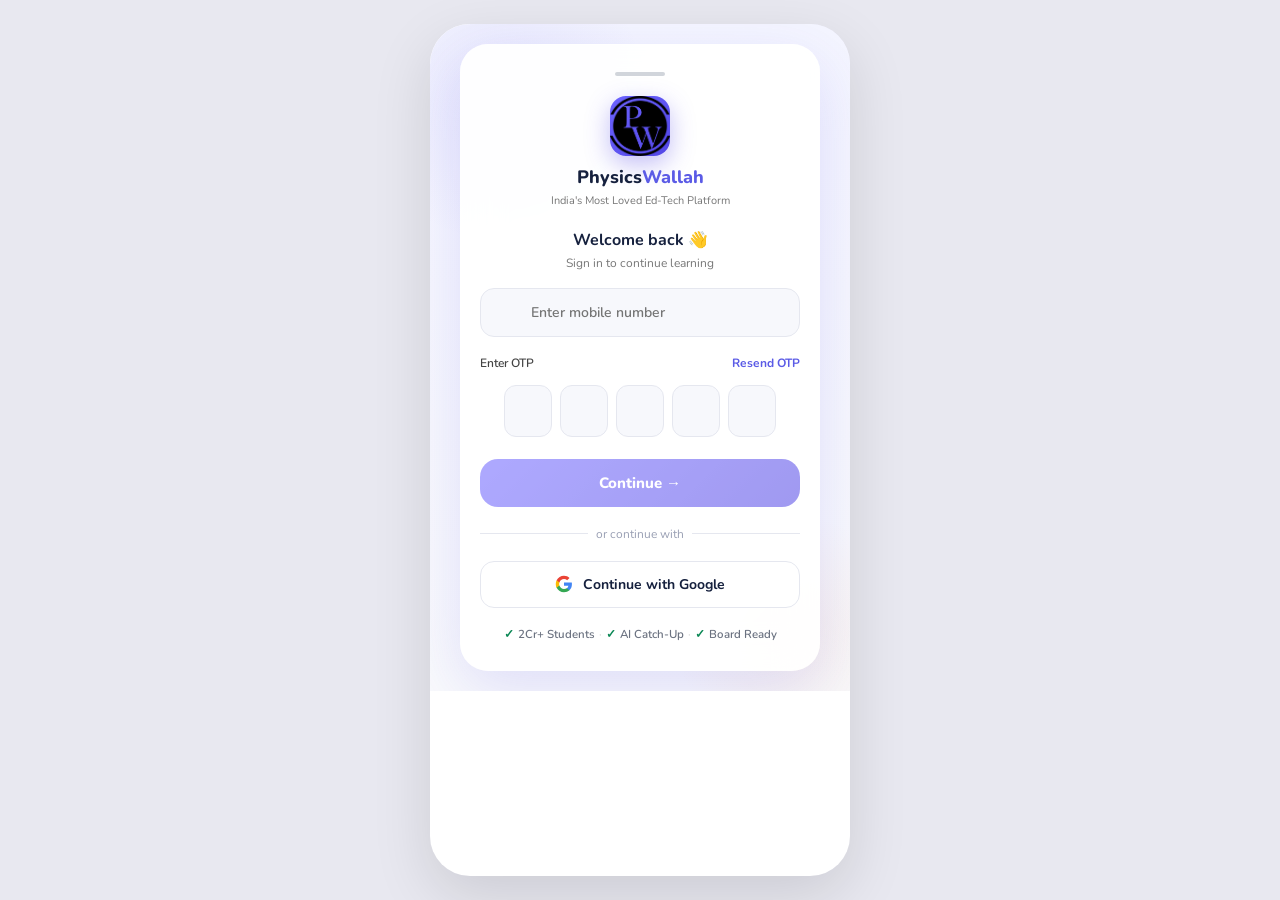
==== commit 3193336e: "updated logo" ====
--- a/index.html
+++ b/index.html
@@ -794,7 +794,11 @@
       <div class="login-box">
         <div class="notch"></div>
         <div class="logo-wrap">
-          <div class="logo-circle">PW</div>
+          <div class="logo-circle">
+            <img src="assets/pw logo.png" alt="Physics Wallah"
+              style="width:100%;height:100%;object-fit:contain;border-radius:16px;"
+              onerror="this.style.display='none';this.parentElement.textContent='PW';" />
+          </div>
           <div class="brand-name">Physics<span>Wallah</span></div>
           <div class="brand-sub">India's Most Loved Ed-Tech Platform</div>
         </div>
@@ -2029,7 +2033,7 @@
         </div>
         <div style="height:8px;background:var(--bg)"></div>
         <div class="menu-section">
-          <div class="menu-item logout" onclick="goTo('login')">
+          <div class="menu-item logout" onclick="logOut()">
             <div class="mi-icon"><svg>
                 <use href="#ico-logout" />
               </svg></div>
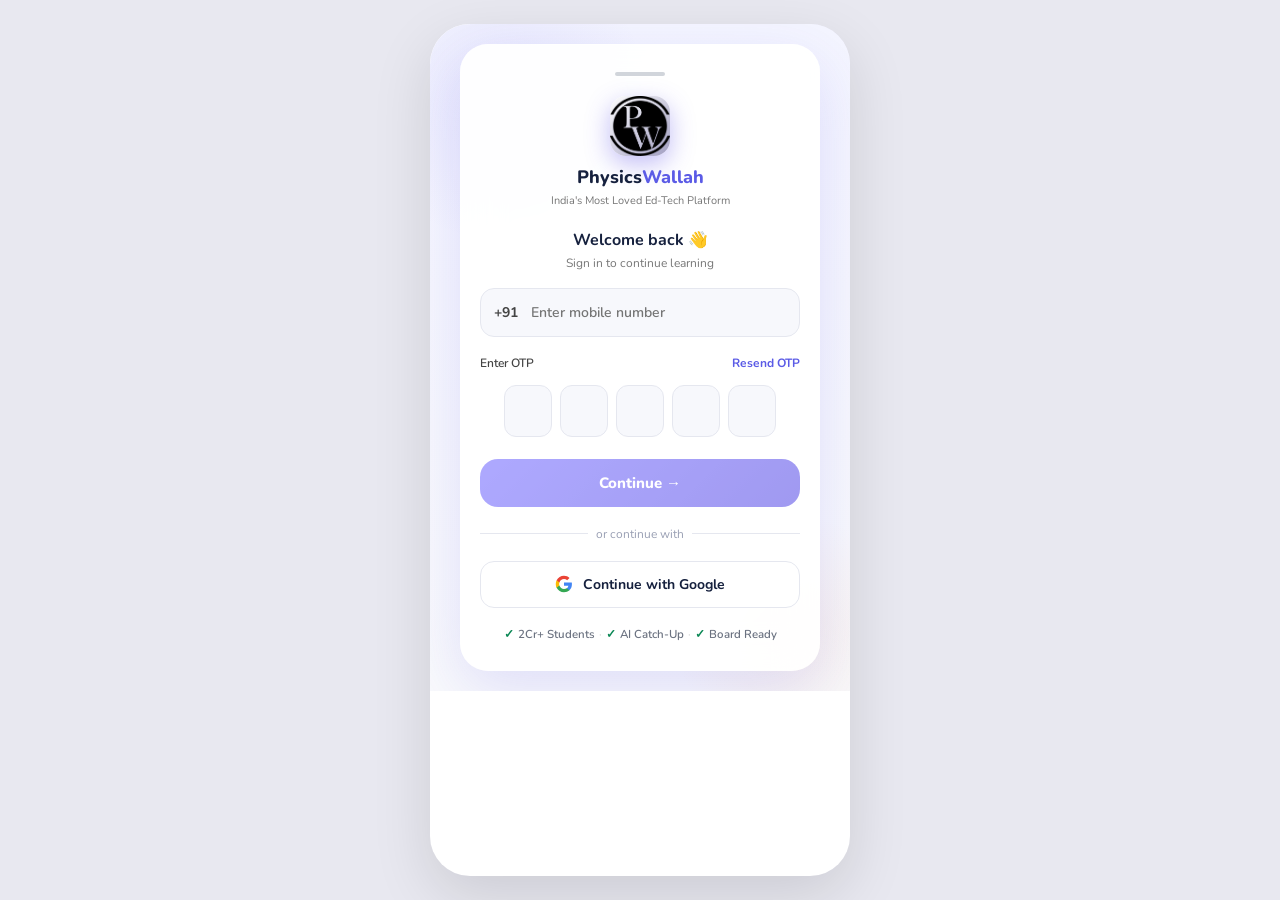
==== commit 1cba7c5c: "corrected fullscreen and play pause button" ====
--- a/index.html
+++ b/index.html
@@ -564,6 +564,42 @@
     .diagram-caption {
       margin-top: 6px;
       font-size: 11px;
+    }
+
+    .ev-fullscreen {
+      position: fixed !important;
+      top: 0 !important;
+      left: 0 !important;
+      width: 100dvw !important;
+      /* dvw = dynamic viewport, hides iOS bars */
+      height: 100dvh !important;
+      z-index: 9999 !important;
+      background: #000 !important;
+      border-radius: 0 !important;
+      display: flex !important;
+      align-items: center !important;
+      justify-content: center !important;
+    }
+
+    .ev-fullscreen canvas {
+      width: 100% !important;
+      height: auto !important;
+      aspect-ratio: 16/9;
+      max-height: 100dvh;
+    }
+
+    .ev-fs-active {
+      overflow: hidden !important;
+    }
+
+    .ev-fs-active .app-container {
+      overflow: hidden !important;
+      position: fixed !important;
+      width: 100% !important;
+    }
+
+    #audioStatus {
+      display: none !important;
     }
   </style>
 </head>
--- a/css/login.css
+++ b/css/login.css
@@ -88,7 +88,7 @@
 .logo-circle {
   width: 60px;
   height: 60px;
-  background: linear-gradient(135deg, #6c63ff, #5246e5);
+  background: linear-gradient(135deg, #fefefe, #a19ec1);
   border-radius: 16px;
   color: white;
   font-weight: 900;
@@ -147,13 +147,13 @@
   font-weight: 700;
   font-size: 14px;
   color: #444;
-  pointer-events: none; /* ← doesn't block input */
-  z-index: 1;
+  pointer-events: none;
+  z-index: 2; /* ← raised above input */
 }
 
 .input-field {
   width: 100%;
-  padding: 14px 14px 14px 50px;
+  padding: 14px 14px 14px 50px; /* ← increased left padding */
   border-radius: 14px;
   border: 1.5px solid #e5e7ef;
   background: #f7f8fc;
@@ -164,8 +164,9 @@
   outline: none;
   transition: all 0.2s ease;
   position: relative;
-  z-index: 1; /* ← above any pseudo-element */
-  -webkit-appearance: none; /* ← fix iOS styling issues */
+  z-index: 1;
+  background: #f7f8fc;
+  -webkit-appearance: none; /* ← make sure it's not transparent */
 }
 
 .input-field:focus {
